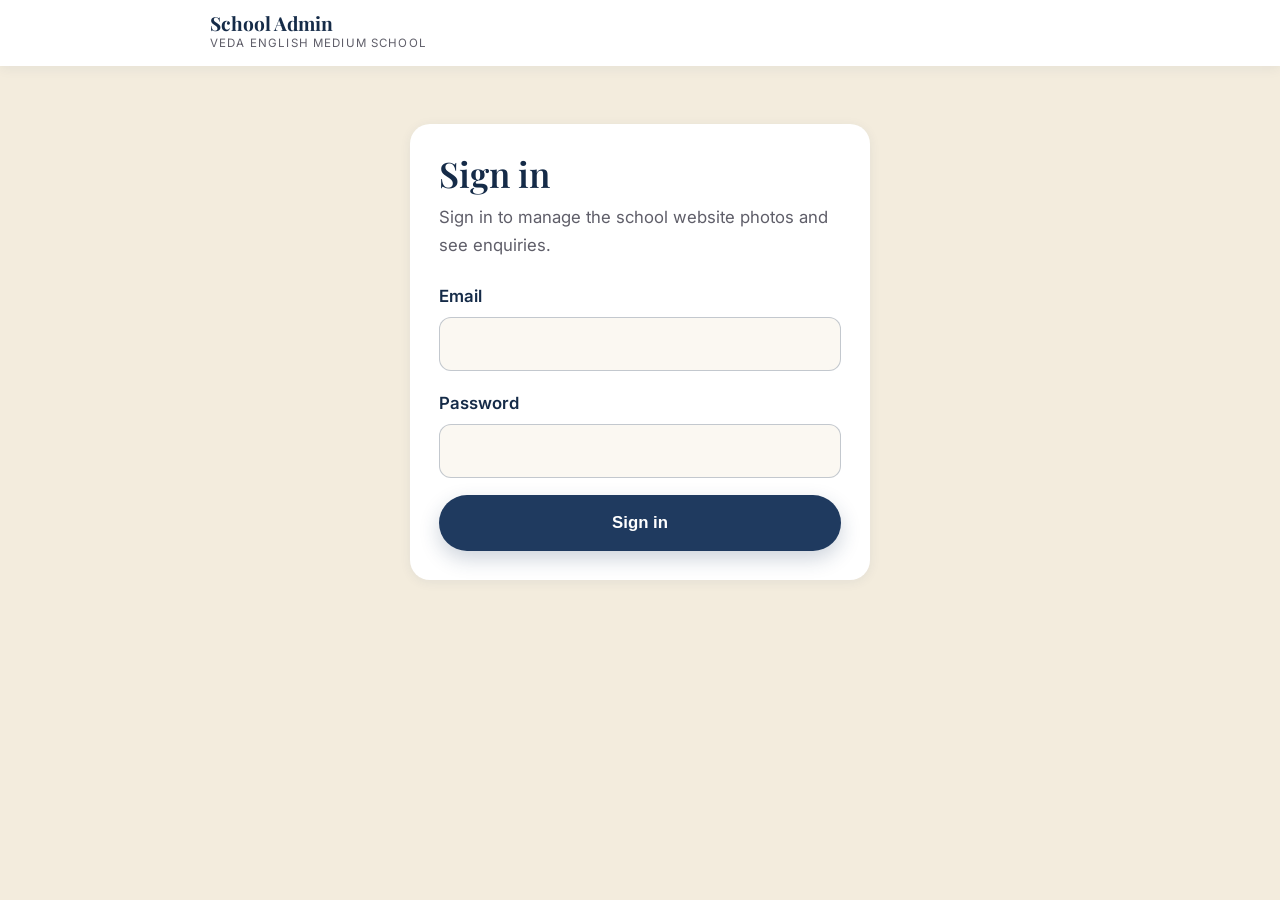
==== admin/index.html @ 3851130d "First commit" ====
<!DOCTYPE html>
<html lang="en">
<head>
  <meta charset="utf-8">
  <meta name="viewport" content="width=device-width, initial-scale=1">
  <title>School Admin | Veda English Medium School</title>
  <meta name="robots" content="noindex, nofollow">
  <meta name="theme-color" content="#1F3A5F">
  <link rel="icon" href="../assets/img/favicon.png" type="image/png">

  <link rel="preconnect" href="https://fonts.googleapis.com">
  <link rel="preconnect" href="https://fonts.gstatic.com" crossorigin>
  <link href="https://fonts.googleapis.com/css2?family=Inter:wght@400;500;600&family=Playfair+Display:wght@500;600;700&display=swap" rel="stylesheet">

  <link rel="stylesheet" href="../assets/css/style.css">
  <link rel="stylesheet" href="admin.css">
</head>
<body class="ad">

  <header class="ad-header">
    <div class="inner">
      <img src="../assets/img/logo.png" alt="" width="40" height="40" onerror="this.style.display='none'">
      <div><strong>School Admin</strong><small>Veda English Medium School</small></div>
    </div>
  </header>

  <main class="ad-wrap">

    <!-- SIGN IN -->
    <section id="loginView" class="ad-card login-card">
      <h1>Sign in</h1>
      <p class="lead">Sign in to manage the school website photos and see enquiries.</p>
      <div class="ad-msg" id="loginMsg" hidden></div>
      <form id="loginForm" novalidate>
        <div class="ad-field">
          <label for="loginEmail">Email</label>
          <input id="loginEmail" type="email" autocomplete="username" inputmode="email" required>
        </div>
        <div class="ad-field">
          <label for="loginPassword">Password</label>
          <input id="loginPassword" type="password" autocomplete="current-password" required>
        </div>
        <button class="btn btn-primary btn-lg btn-block" type="submit" id="loginBtn">Sign in</button>
      </form>
    </section>

    <!-- AFTER SIGN IN -->
    <div id="app" hidden>

      <div class="ad-bar">
        <button class="btn btn-outline" type="button" id="backBtn" hidden>&larr; Back to menu</button>
        <button class="btn btn-outline" type="button" id="signOutBtn">Sign out</button>
      </div>

      <!-- MENU -->
      <section id="v-home">
        <h1>What would you like to do?</h1>
        <div class="menu-grid">
          <button class="menu-btn" type="button" data-go="add">
            <span class="menu-icon"><svg viewBox="0 0 24 24" aria-hidden="true"><path d="M12 5v14M5 12h14"/></svg></span>
            <span><strong>Add photos</strong><small>Upload new photos to the gallery</small></span>
          </button>
          <button class="menu-btn" type="button" data-go="remove">
            <span class="menu-icon"><svg viewBox="0 0 24 24" aria-hidden="true"><path d="M3 6h18M8 6V4h8v2M6 6l1 14h10l1-14"/></svg></span>
            <span><strong>Delete photos</strong><small>Remove photos from the gallery</small></span>
          </button>
          <button class="menu-btn" type="button" data-go="cats">
            <span class="menu-icon"><svg viewBox="0 0 24 24" aria-hidden="true"><path d="M3 7h7l2 2h9v10H3z"/></svg></span>
            <span><strong>Manage categories</strong><small>Create, rename or delete photo groups</small></span>
          </button>
          <button class="menu-btn" type="button" data-go="enq">
            <span class="menu-icon"><svg viewBox="0 0 24 24" aria-hidden="true"><path d="M4 4h16v16H4z"/><path d="m4 7 8 6 8-6"/></svg></span>
            <span><strong>View enquiries</strong><small>See messages from parents</small></span>
          </button>
        </div>
      </section>

      <!-- ADD PHOTOS -->
      <section id="v-add" hidden>
        <h1>Add photos</h1>

        <div class="ad-card">
          <h2>Step 1: Choose a category</h2>
          <div class="ad-field">
            <label for="addCat">Category</label>
            <select id="addCat"></select>
          </div>
          <div class="ad-field" id="newCatWrap" hidden>
            <label for="newCatName">Name of the new category</label>
            <input id="newCatName" type="text" maxlength="40" placeholder="For example: Annual Day">
          </div>
        </div>

        <div class="ad-card">
          <h2>Step 2: Choose photos</h2>
          <p class="help">JPG, PNG or WebP. Up to 15 MB each, and up to 30 photos at a time. Photos are made smaller automatically before they are uploaded.</p>
          <input id="fileInput" class="sr-only" type="file" multiple accept="image/jpeg,image/png,image/webp">
          <label for="fileInput" class="btn btn-outline btn-lg btn-block" id="fileLabel">Choose photos</label>
          <ul class="up-list" id="queueList"></ul>
        </div>

        <div class="ad-card">
          <h2>Step 3: Upload</h2>
          <div class="ad-msg" id="addMsg" hidden></div>
          <button class="btn btn-primary btn-lg btn-block" type="button" id="uploadBtn" disabled>Upload photos</button>
        </div>
      </section>

      <!-- DELETE PHOTOS -->
      <section id="v-remove" hidden>
        <h1>Delete photos</h1>
        <p class="lead">Tap Delete under a photo to remove it from the website.</p>
        <div class="ad-msg" id="rmMsg" hidden></div>
        <div id="rmBody"></div>
      </section>

      <!-- CATEGORIES -->
      <section id="v-cats" hidden>
        <h1>Manage categories</h1>
        <p class="lead">Categories are the groups shown as tabs above the gallery. Empty categories are hidden from visitors.</p>
        <div class="ad-card">
          <h2>Create a category</h2>
          <div class="ad-field">
            <label for="catNewName">Name</label>
            <input id="catNewName" type="text" maxlength="40" placeholder="For example: Sports Day">
          </div>
          <button class="btn btn-primary btn-lg btn-block" type="button" id="catCreateBtn">Create category</button>
        </div>
        <div class="ad-msg" id="catMsg" hidden></div>
        <ul class="cat-list" id="catList"></ul>
      </section>

      <!-- ENQUIRIES -->
      <section id="v-enq" hidden>
        <h1>Enquiries</h1>
        <p class="lead">Newest first. This list is for reading only.</p>
        <div class="ad-msg" id="enqMsg" hidden></div>
        <div id="enqBody"></div>
      </section>

    </div>
  </main>

  <!-- Pop-up used for confirmations -->
  <div class="modal" id="modal" hidden>
    <div class="modal-box" role="dialog" aria-modal="true" aria-labelledby="mTitle">
      <h2 id="mTitle"></h2>
      <img id="mThumb" alt="" hidden>
      <p id="mText"></p>
      <input id="mInput" type="text" maxlength="40" aria-label="Category name" hidden>
      <p class="ad-error" id="mErr"></p>
      <div class="modal-actions">
        <button class="btn btn-outline btn-lg" type="button" id="mNo"></button>
        <button class="btn btn-primary btn-lg" type="button" id="mYes"></button>
      </div>
    </div>
  </div>

  <div class="toast" id="toast" role="status" aria-live="polite" hidden></div>

  <script src="../assets/js/config.js"></script>
  <script src="admin.js" defer></script>
</body>
</html>
---- assets/css/style.css ----
/* ==========================================================
   VEDA ENGLISH MEDIUM SCHOOL – SHARED STYLESHEET
   Change the colours in :root to match the logo exactly.
   ========================================================== */
:root {
  --ivory: #FBF8F2;
  --cream: #F3ECDD;
  --ink: #2B2A33;
  --muted: #5F5E69;
  --primary: #1F3A5F;       /* primary accent: set from logo */
  --primary-dark: #152B48;
  --accent: #C8963E;        /* secondary accent: set from logo */
  --white: #FFFFFF;
  --radius: 18px;
  --shadow-sm: 0 2px 12px rgba(31, 58, 95, .07);
  --shadow: 0 14px 38px rgba(31, 58, 95, .11);
  --font-head: "Playfair Display", Georgia, "Times New Roman", serif;
  --font-body: "Inter", system-ui, -apple-system, "Segoe UI", Roboto, sans-serif;
  --header-h: 68px;
}

*, *::before, *::after { box-sizing: border-box; }
html { scroll-behavior: smooth; -webkit-text-size-adjust: 100%; }
body {
  margin: 0;
  font-family: var(--font-body);
  font-size: 1rem;
  line-height: 1.7;
  color: var(--ink);
  background: var(--ivory);
  animation: pageIn .5s ease both;
}
img { max-width: 100%; height: auto; display: block; }
a { color: var(--primary); text-decoration: none; }
a:hover { text-decoration: underline; }
h1, h2, h3, h4 { font-family: var(--font-head); color: var(--primary-dark); line-height: 1.2; margin: 0 0 .6rem; font-weight: 600; }
p { margin: 0 0 1rem; }
ul { margin: 0; padding: 0; list-style: none; }
:focus-visible { outline: 3px solid var(--accent); outline-offset: 3px; border-radius: 6px; }

.container { width: min(1160px, 92%); margin-inline: auto; }
.section { padding: clamp(3.2rem, 7vw, 5.5rem) 0; scroll-margin-top: var(--header-h); }
.section-alt { background: var(--cream); }
.section-head { text-align: center; max-width: 640px; margin: 0 auto 2.6rem; }
.eyebrow { display: inline-block; font-size: .78rem; letter-spacing: .16em; text-transform: uppercase; font-weight: 600; color: var(--primary); margin-bottom: .6rem; }
.section-head h2 { font-size: clamp(1.8rem, 4vw, 2.5rem); }
.section-head h2::after { content: ""; display: block; width: 56px; height: 3px; background: var(--accent); border-radius: 3px; margin: .9rem auto 0; }

/* ---------- Page transition ---------- */
@keyframes pageIn { from { opacity: 0; } to { opacity: 1; } }
body.page-leave { opacity: 0; transition: opacity .25s ease; }

/* ---------- Buttons ---------- */
.btn {
  display: inline-flex; align-items: center; justify-content: center; gap: .5rem;
  padding: .85rem 1.6rem; border-radius: 999px; font-weight: 600; font-size: .98rem;
  border: 2px solid transparent; cursor: pointer; text-decoration: none !important;
  transition: transform .2s ease, box-shadow .2s ease, background .2s ease, color .2s ease;
}
.btn:hover { transform: translateY(-2px); }
.btn-primary { background: var(--primary); color: #fff; box-shadow: 0 8px 20px rgba(31, 58, 95, .22); }
.btn-primary:hover { background: var(--primary-dark); box-shadow: 0 12px 26px rgba(31, 58, 95, .28); }
.btn-outline { background: transparent; color: var(--primary); border-color: var(--primary); }
.btn-outline:hover { background: var(--primary); color: #fff; }
.btn-gold { background: var(--accent); color: #1f1a10; }
.btn-gold:hover { background: #d8a84f; }
.btn-light { background: transparent; color: #fff; border-color: rgba(255, 255, 255, .7); }
.btn-light:hover { background: #fff; color: var(--primary-dark); }
.btn-sm { padding: .5rem 1.05rem; font-size: .88rem; }

/* ---------- Header ---------- */
.site-header { position: sticky; top: 0; z-index: 100; background: rgba(251, 248, 242, .92); backdrop-filter: blur(10px); -webkit-backdrop-filter: blur(10px); transition: box-shadow .25s ease; }
.site-header.scrolled { box-shadow: 0 4px 22px rgba(31, 58, 95, .10); }
.header-inner { height: var(--header-h); display: flex; align-items: center; justify-content: space-between; gap: 1rem; }
.brand { display: flex; align-items: center; gap: .65rem; color: var(--primary-dark); text-decoration: none !important; }
.brand img { width: 44px; height: 44px; object-fit: contain; }
.brand-text { font-family: var(--font-head); font-size: 1.35rem; font-weight: 700; line-height: 1.05; display: flex; flex-direction: column; }
.brand-text small { font-family: var(--font-body); font-size: .62rem; font-weight: 500; letter-spacing: .12em; text-transform: uppercase; color: var(--muted); margin-top: 3px; }
.header-actions { display: flex; align-items: center; gap: .6rem; }

.main-nav { position: absolute; top: 100%; left: 0; right: 0; background: var(--ivory); max-height: 0; overflow: hidden; transition: max-height .35s ease; box-shadow: 0 14px 24px rgba(31, 58, 95, .08); }
.nav-open .main-nav { max-height: 420px; }
.main-nav ul { padding: .5rem 4% 1rem; }
.main-nav a { display: block; padding: .8rem .2rem; color: var(--ink); font-weight: 500; border-bottom: 1px solid rgba(31, 58, 95, .08); text-decoration: none; }
.main-nav a:hover, .main-nav a.active { color: var(--primary); }
.main-nav a.active { font-weight: 700; }

.nav-toggle { width: 44px; height: 44px; border: 0; background: transparent; cursor: pointer; display: grid; place-content: center; gap: 5px; border-radius: 10px; }
.nav-toggle span { display: block; width: 24px; height: 2px; background: var(--primary-dark); border-radius: 2px; transition: transform .25s ease, opacity .25s ease; }
.nav-open .nav-toggle span:nth-child(1) { transform: translateY(7px) rotate(45deg); }
.nav-open .nav-toggle span:nth-child(2) { opacity: 0; }
.nav-open .nav-toggle span:nth-child(3) { transform: translateY(-7px) rotate(-45deg); }

@media (min-width: 1024px) {
  .nav-toggle { display: none; }
  .main-nav { position: static; max-height: none; overflow: visible; background: transparent; box-shadow: none; }
  .main-nav ul { display: flex; gap: 1.6rem; padding: 0; }
  .main-nav a { border: 0; padding: .4rem 0; font-size: .95rem; position: relative; }
  .main-nav a::after { content: ""; position: absolute; left: 0; bottom: -2px; height: 2px; width: 0; background: var(--accent); transition: width .25s ease; }
  .main-nav a:hover::after, .main-nav a.active::after { width: 100%; }
  .header-inner { gap: 2rem; }
}

/* ---------- Intro (Home) ---------- */
.intro { position: fixed; inset: 0; z-index: 9999; display: none; place-items: center; background: var(--ivory); transition: transform .9s cubic-bezier(.77, 0, .18, 1); }
.has-intro .intro { display: grid; animation: introFailsafe 0s linear 5.5s forwards; } /* pure-CSS failsafe if JS fails */
@keyframes introFailsafe { to { visibility: hidden; pointer-events: none; } }
.intro.is-leaving { transform: translateY(-100%); pointer-events: none; }
.intro-inner { text-align: center; padding: 0 1.2rem; }
.intro-logo { width: 112px; height: 112px; object-fit: contain; margin: 0 auto; opacity: 0; transform: scale(.78); animation: introLogo 1s .15s ease forwards; }
.intro-line { display: block; height: 2px; width: 0; margin: 22px auto 18px; background: linear-gradient(90deg, transparent, var(--accent), transparent); box-shadow: 0 0 16px rgba(200, 150, 62, .75); animation: introLine 1s .9s ease forwards; }
.intro-name { font-family: var(--font-head); font-size: clamp(1.3rem, 4vw, 1.9rem); color: var(--primary-dark); opacity: 0; animation: introFade .8s 1.35s ease forwards; }
.intro-skip { position: absolute; top: 18px; right: 18px; background: transparent; border: 1px solid rgba(31, 58, 95, .3); color: var(--primary); padding: .4rem 1rem; border-radius: 999px; font: 600 .85rem var(--font-body); cursor: pointer; }
.intro-skip:hover { background: var(--primary); color: #fff; }
@keyframes introLogo { to { opacity: 1; transform: scale(1); } }
@keyframes introLine { to { width: min(240px, 60vw); } }
@keyframes introFade { from { opacity: 0; transform: translateY(8px); } to { opacity: 1; transform: none; } }

/* ---------- Scroll reveal (only hidden when JS is running) ---------- */
.js .reveal { opacity: 0; transform: translateY(26px); transition: opacity .8s ease, transform .8s ease; }
.js .reveal.visible { opacity: 1; transform: none; }

/* ---------- Hero ---------- */
.hero { padding: clamp(2.4rem, 6vw, 4.5rem) 0 clamp(3rem, 7vw, 5rem); background:
  radial-gradient(ellipse 60% 50% at 90% 0%, rgba(200, 150, 62, .16), transparent 70%),
  radial-gradient(ellipse 55% 50% at 0% 100%, rgba(31, 58, 95, .08), transparent 70%); }
.hero-grid { display: grid; gap: 2.4rem; align-items: center; }
.hero h1 { font-size: clamp(2.2rem, 6vw, 3.6rem); margin-bottom: 1rem; }
.hero-tagline { font-size: clamp(1.05rem, 2.2vw, 1.25rem); color: var(--muted); max-width: 34rem; margin-bottom: 1.8rem; }
.hero-actions { display: flex; flex-wrap: wrap; gap: .8rem; }
.hero-media { position: relative; border-radius: 28px; aspect-ratio: 4 / 3.4; background: linear-gradient(135deg, #EADFC7, #D6E0EE); box-shadow: var(--shadow); overflow: hidden; }
.hero-media::before { content: ""; position: absolute; inset: 14px; border: 2px solid rgba(200, 150, 62, .7); border-radius: 20px; z-index: 2; pointer-events: none; }
.hero-media img { width: 100%; height: 100%; object-fit: cover; }
@media (min-width: 900px) { .hero-grid { grid-template-columns: 1.05fr 1fr; gap: 3.5rem; } }

/* ---------- Welcome ---------- */
.welcome { text-align: center; max-width: 760px; margin: 0 auto; }
.welcome p { font-size: 1.12rem; color: var(--muted); }

/* ---------- Vision / Mission ---------- */
.vm-grid { display: grid; gap: 1.5rem; }
.vm-card { background: #fff; border-radius: var(--radius); padding: 2.2rem 2rem; box-shadow: var(--shadow-sm); border-top: 4px solid var(--accent); transition: transform .3s ease, box-shadow .3s ease; }
.vm-card:hover { transform: translateY(-5px); box-shadow: var(--shadow); }
.vm-card h3 { font-size: 1.6rem; }
.vm-card p { color: var(--muted); font-size: 1.05rem; margin: 0; }
@media (min-width: 768px) { .vm-grid { grid-template-columns: 1fr 1fr; } }

/* ---------- Qualities ---------- */
.q-grid { display: grid; gap: 1.1rem; grid-template-columns: 1fr; }
.q-card { background: #fff; border-radius: var(--radius); padding: 1.7rem 1.4rem; box-shadow: var(--shadow-sm); transition: transform .3s ease, box-shadow .3s ease; }
.q-card:hover { transform: translateY(-6px); box-shadow: var(--shadow); }
.q-card .icon-wrap { width: 52px; height: 52px; border-radius: 14px; display: grid; place-items: center; background: rgba(31, 58, 95, .08); color: var(--primary); margin-bottom: 1rem; transition: background .3s ease, color .3s ease; }
.q-card:hover .icon-wrap { background: var(--primary); color: #fff; }
.icon { width: 26px; height: 26px; fill: none; stroke: currentColor; stroke-width: 1.8; stroke-linecap: round; stroke-linejoin: round; }
.q-card h3 { font-size: 1.12rem; margin-bottom: .4rem; }
.q-card p { font-size: .94rem; color: var(--muted); margin: 0; line-height: 1.6; }
@media (min-width: 600px) { .q-grid { grid-template-columns: repeat(2, 1fr); } }
@media (min-width: 1100px) { .q-grid { grid-template-columns: repeat(5, 1fr); } }

/* ---------- Promise ---------- */
.promise { text-align: center; max-width: 880px; margin: 0 auto; position: relative; }
.promise::before { content: "\201C"; font-family: var(--font-head); font-size: 7rem; line-height: .6; color: var(--accent); opacity: .55; display: block; }
.promise blockquote { margin: 0 0 1.6rem; font-family: var(--font-head); font-size: clamp(1.6rem, 4.6vw, 2.7rem); line-height: 1.3; color: var(--primary-dark); font-style: italic; }
.promise-closing { color: var(--muted); font-size: 1.08rem; max-width: 640px; margin: 0 auto; }

/* ---------- CTA band ---------- */
.cta-band { background: linear-gradient(135deg, var(--primary-dark), var(--primary)); color: #fff; text-align: center; padding: clamp(3rem, 6vw, 4.2rem) 0; }
.cta-band h2 { color: #fff; font-size: clamp(1.7rem, 4vw, 2.4rem); }
.cta-band p { color: rgba(255, 255, 255, .85); max-width: 520px; margin: 0 auto 1.8rem; }
.cta-actions { display: flex; flex-wrap: wrap; gap: .8rem; justify-content: center; }

/* ---------- Footer ---------- */
.site-footer { background: #17233A; color: rgba(255, 255, 255, .8); font-size: .95rem; }
.site-footer a { color: rgba(255, 255, 255, .85); }
.site-footer a:hover { color: #fff; }
.footer-grid { display: grid; gap: 2rem; padding: 3.2rem 0 2.4rem; grid-template-columns: 1fr; }
.footer-title { color: #fff; font-size: 1.4rem; }
.site-footer h4 { color: #fff; font-family: var(--font-body); font-size: .8rem; letter-spacing: .14em; text-transform: uppercase; margin-bottom: .9rem; }
.site-footer li { margin-bottom: .45rem; }
.site-footer p { margin-bottom: .6rem; }
.footer-bottom { border-top: 1px solid rgba(255, 255, 255, .12); padding: 1.1rem 0; font-size: .85rem; color: rgba(255, 255, 255, .6); }
@media (min-width: 640px) { .footer-grid { grid-template-columns: 1fr 1fr; } }
@media (min-width: 960px) { .footer-grid { grid-template-columns: 1.3fr 1fr 1.3fr 1fr; } }

/* ---------- Floating WhatsApp ---------- */
.wa-float { position: fixed; right: 18px; bottom: 18px; z-index: 90; width: 58px; height: 58px; border-radius: 50%; background: #1FA855; color: #fff; display: grid; place-items: center; box-shadow: 0 8px 22px rgba(0, 0, 0, .25); animation: waPulse 2.4s infinite; transition: transform .2s ease; }
.wa-float:hover { transform: scale(1.08); }
@keyframes waPulse { 0% { box-shadow: 0 8px 22px rgba(0, 0, 0, .25), 0 0 0 0 rgba(31, 168, 85, .5); } 70% { box-shadow: 0 8px 22px rgba(0, 0, 0, .25), 0 0 0 16px rgba(31, 168, 85, 0); } 100% { box-shadow: 0 8px 22px rgba(0, 0, 0, .25), 0 0 0 0 rgba(31, 168, 85, 0); } }

/* ---------- Inner page banner (used from Stage 3) ---------- */
.page-banner { background: linear-gradient(135deg, var(--cream), #E9E1CF); padding: clamp(2rem, 5vw, 3rem) 0; text-align: center; border-bottom: 1px solid rgba(31, 58, 95, .08); }
.page-banner h1 { font-size: clamp(1.9rem, 5vw, 2.8rem); margin: 0; }
.page-banner p { margin: .4rem 0 0; color: var(--muted); }

/* ---------- Reduced motion ---------- */
@media (prefers-reduced-motion: reduce) {
  html { scroll-behavior: auto; }
  *, *::before, *::after { animation-duration: .01ms !important; animation-iteration-count: 1 !important; transition-duration: .01ms !important; }
  .wa-float { animation: none; }
  .js .reveal { opacity: 1; transform: none; }
}
---- admin/admin.css ----
/* ==========================================================
   ADMIN PANEL STYLES
   Colours come from assets/css/style.css (:root), so changing
   the colours there changes the admin panel too.
   ========================================================== */
[hidden] { display: none !important; }
.sr-only { position: absolute; width: 1px; height: 1px; margin: -1px; padding: 0; overflow: hidden; clip: rect(0 0 0 0); white-space: nowrap; border: 0; }

body.ad { background: var(--cream); min-height: 100vh; animation: none; font-size: 1.05rem; }
body.modal-open { overflow: hidden; }

.ad-header { background: #fff; box-shadow: var(--shadow-sm); }
.ad-header .inner { width: min(860px, 92%); margin: 0 auto; padding: .8rem 0; display: flex; align-items: center; gap: .75rem; }
.ad-header img { width: 40px; height: 40px; object-fit: contain; }
.ad-header strong { display: block; font-family: var(--font-head); font-size: 1.2rem; color: var(--primary-dark); line-height: 1.1; }
.ad-header small { display: block; font-size: .72rem; letter-spacing: .1em; text-transform: uppercase; color: var(--muted); }

.ad-wrap { width: min(860px, 92%); margin: 0 auto; padding: 1.6rem 0 4rem; }
.ad-wrap h1 { font-size: clamp(1.7rem, 5vw, 2.2rem); margin-bottom: .5rem; }
.ad-wrap h2 { font-size: 1.25rem; margin-bottom: .8rem; }
.lead { color: var(--muted); margin-bottom: 1.4rem; }
.help { color: var(--muted); font-size: .95rem; margin-bottom: 1rem; }

.ad-bar { display: flex; justify-content: space-between; gap: .6rem; margin-bottom: 1.4rem; }
.ad-bar .btn { min-height: 48px; }
.ad-bar #backBtn:not([hidden]) + #signOutBtn { margin-left: auto; }
.ad-bar #backBtn[hidden] + #signOutBtn { margin-left: auto; }

.ad-card { background: #fff; border-radius: 20px; padding: clamp(1.2rem, 4vw, 1.8rem); box-shadow: var(--shadow-sm); margin-bottom: 1.2rem; }
.login-card { max-width: 460px; margin: 2rem auto; }

/* Buttons */
.btn-lg { min-height: 56px; font-size: 1.05rem; padding: .9rem 1.6rem; }
.btn-block { width: 100%; }
.btn-danger { background: #B42318; color: #fff; }
.btn-danger:hover { background: #912018; }
.btn:disabled, .btn[disabled] { opacity: .55; cursor: not-allowed; transform: none; box-shadow: none; }
.sr-only:focus + label { outline: 3px solid var(--accent); outline-offset: 3px; }

/* Forms */
.ad-field { margin-bottom: 1.1rem; }
.ad-field label { display: block; font-weight: 600; margin-bottom: .4rem; color: var(--primary-dark); }
.ad-field input, .ad-field select, #mInput {
  width: 100%; min-height: 54px; padding: .8rem 1rem; font: 400 1.05rem var(--font-body); color: var(--ink);
  background: var(--ivory); border: 1.5px solid rgba(31, 58, 95, .25); border-radius: 12px;
}
.ad-field input:focus, .ad-field select:focus, #mInput:focus { outline: none; border-color: var(--primary); box-shadow: 0 0 0 3px rgba(200, 150, 62, .4); }
.ad-error { color: #B42318; font-size: .92rem; margin: .4rem 0 0; min-height: 1.2em; }

/* Messages */
.ad-msg { padding: .9rem 1.1rem; border-radius: 12px; margin-bottom: 1rem; font-size: .98rem; }
.ad-msg.err { background: #FDECEA; color: #8A1C13; }
.ad-msg.ok { background: #EAF6EE; color: #14623A; }

/* Menu */
.menu-grid { display: grid; gap: 1rem; margin-top: 1.2rem; }
@media (min-width: 640px) { .menu-grid { grid-template-columns: 1fr 1fr; } }
.menu-btn {
  display: flex; align-items: center; gap: 1rem; width: 100%; min-height: 100px; padding: 1.2rem;
  background: #fff; border: 2px solid transparent; border-radius: 20px; box-shadow: var(--shadow-sm);
  font: inherit; text-align: left; color: var(--ink); cursor: pointer;
  transition: transform .2s ease, box-shadow .2s ease, border-color .2s ease;
}
.menu-btn:hover { transform: translateY(-3px); box-shadow: var(--shadow); border-color: var(--accent); }
.menu-btn strong { display: block; font-family: var(--font-head); font-size: 1.3rem; color: var(--primary-dark); }
.menu-btn small { display: block; color: var(--muted); font-size: .95rem; margin-top: .15rem; }
.menu-icon { flex: none; width: 56px; height: 56px; border-radius: 16px; display: grid; place-items: center; background: rgba(31, 58, 95, .09); color: var(--primary); }
.menu-icon svg { width: 28px; height: 28px; fill: none; stroke: currentColor; stroke-width: 1.9; stroke-linecap: round; stroke-linejoin: round; }

/* Upload list */
.up-list { list-style: none; margin: 1rem 0 0; padding: 0; display: grid; gap: .6rem; }
.up-row { display: grid; grid-template-columns: 1fr auto; gap: .2rem .8rem; padding: .7rem .9rem; background: var(--ivory); border-radius: 12px; }
.up-name { overflow: hidden; text-overflow: ellipsis; white-space: nowrap; font-size: .95rem; }
.up-status { font-size: .88rem; color: var(--muted); font-weight: 600; }
.up-status.bad { color: #B42318; }
.up-status.good { color: #14623A; }
.up-bar { grid-column: 1 / -1; height: 6px; border-radius: 6px; background: rgba(31, 58, 95, .12); overflow: hidden; }
.up-bar i { display: block; height: 100%; width: 0; background: var(--accent); transition: width .2s ease; }

/* Delete photos */
.rm-group { margin-bottom: 2rem; }
.rm-group h2 { display: flex; align-items: baseline; gap: .6rem; }
.rm-group h2 span { font: 500 .95rem var(--font-body); color: var(--muted); }
.ph-grid { display: grid; gap: .9rem; grid-template-columns: repeat(2, 1fr); }
@media (min-width: 600px) { .ph-grid { grid-template-columns: repeat(3, 1fr); } }
@media (min-width: 820px) { .ph-grid { grid-template-columns: repeat(4, 1fr); } }
.ph { margin: 0; background: #fff; border-radius: 14px; padding: .5rem; box-shadow: var(--shadow-sm); display: flex; flex-direction: column; gap: .5rem; }
.ph img { width: 100%; aspect-ratio: 1; object-fit: cover; border-radius: 10px; background: #EADFC7; }
.ph .btn { min-height: 48px; padding: .5rem; }

/* Categories */
.cat-list { list-style: none; margin: 0; padding: 0; display: grid; gap: .8rem; }
.cat-row { display: flex; flex-wrap: wrap; align-items: center; gap: .8rem; background: #fff; border-radius: 16px; padding: 1rem 1.2rem; box-shadow: var(--shadow-sm); }
.cat-info { flex: 1 1 180px; min-width: 0; }
.cat-info strong { display: block; font-size: 1.1rem; overflow-wrap: anywhere; }
.cat-info span { color: var(--muted); font-size: .92rem; }
.cat-actions { display: flex; gap: .6rem; flex: 1 1 240px; }
.cat-actions .btn { flex: 1; min-height: 48px; padding: .5rem 1rem; }

/* Enquiries */
.enq-item { background: #fff; border-radius: 16px; padding: 1.1rem 1.3rem; box-shadow: var(--shadow-sm); margin-bottom: .9rem; }
.enq-top { display: flex; flex-wrap: wrap; align-items: center; gap: .5rem .8rem; margin-bottom: .4rem; }
.enq-top h3 { margin: 0; font-size: 1.2rem; }
.chip { background: rgba(200, 150, 62, .22); color: #6B4A0E; padding: .15rem .7rem; border-radius: 999px; font-size: .85rem; font-weight: 600; }
.enq-phone { display: inline-block; font-weight: 600; font-size: 1.1rem; margin-bottom: .3rem; }
.enq-msg { margin: .3rem 0 .6rem; white-space: pre-wrap; overflow-wrap: anywhere; color: var(--ink); }
.enq-date { font-size: .85rem; color: var(--muted); }

/* Pop-up */
.modal { position: fixed; inset: 0; z-index: 300; display: grid; place-items: center; padding: 1rem; background: rgba(15, 22, 36, .6); }
.modal-box { width: min(440px, 100%); max-height: 100%; overflow: auto; background: #fff; border-radius: 22px; padding: 1.6rem; box-shadow: 0 24px 60px rgba(0, 0, 0, .35); }
.modal-box h2 { font-size: 1.4rem; }
.modal-box img { width: 100%; max-height: 220px; object-fit: cover; border-radius: 12px; margin-bottom: 1rem; }
.modal-box p { color: var(--muted); }
.modal-actions { display: flex; flex-wrap: wrap; gap: .7rem; margin-top: 1rem; }
.modal-actions .btn { flex: 1 1 140px; }

.toast { position: fixed; left: 50%; bottom: 24px; transform: translateX(-50%); z-index: 400; max-width: min(92vw, 460px); background: #17233A; color: #fff; padding: .9rem 1.3rem; border-radius: 14px; box-shadow: var(--shadow); font-size: .98rem; text-align: center; }
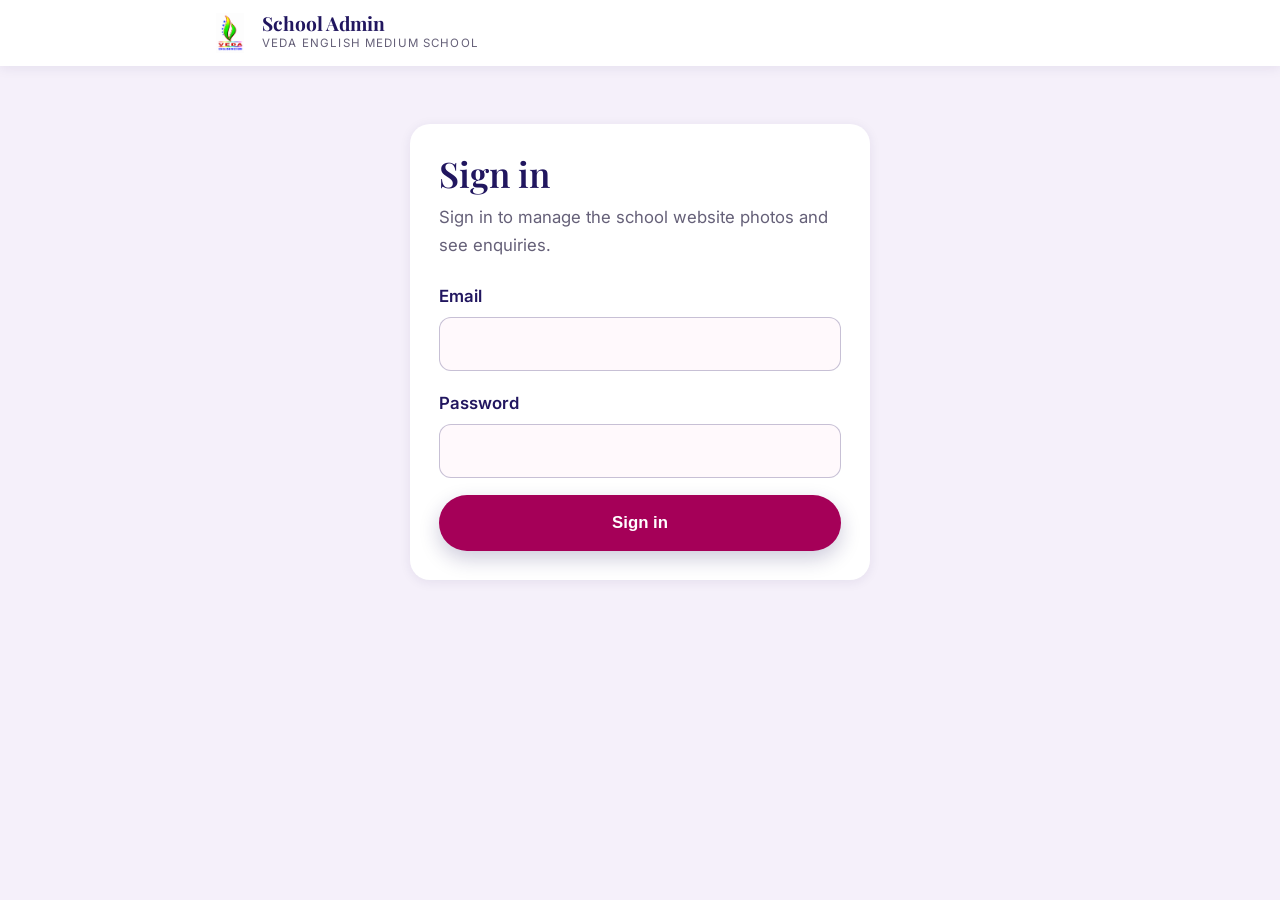
==== commit 657c1169: "redesgined" ====
--- a/admin/index.html
+++ b/admin/index.html
@@ -5,7 +5,7 @@
   <meta name="viewport" content="width=device-width, initial-scale=1">
   <title>School Admin | Veda English Medium School</title>
   <meta name="robots" content="noindex, nofollow">
-  <meta name="theme-color" content="#1F3A5F">
+  <meta name="theme-color" content="#A50058">
   <link rel="icon" href="../assets/img/favicon.png" type="image/png">
 
   <link rel="preconnect" href="https://fonts.googleapis.com">
--- a/assets/css/style.css
+++ b/assets/css/style.css
@@ -3,17 +3,17 @@
    Change the colours in :root to match the logo exactly.
    ========================================================== */
 :root {
-  --ivory: #FBF8F2;
-  --cream: #F3ECDD;
-  --ink: #2B2A33;
-  --muted: #5F5E69;
-  --primary: #1F3A5F;       /* primary accent: set from logo */
-  --primary-dark: #152B48;
-  --accent: #C8963E;        /* secondary accent: set from logo */
+  --ivory: #FFF9FC;
+  --cream: #F5F0FA;
+  --ink: #211A39;
+  --muted: #656078;
+  --primary: #A50058;
+  --primary-dark: #21165F;
+  --accent: #FFD331;
   --white: #FFFFFF;
   --radius: 18px;
-  --shadow-sm: 0 2px 12px rgba(31, 58, 95, .07);
-  --shadow: 0 14px 38px rgba(31, 58, 95, .11);
+  --shadow-sm: 0 2px 12px rgba(33, 22, 95, .08);
+  --shadow: 0 14px 38px rgba(33, 22, 95, .13);
   --font-head: "Playfair Display", Georgia, "Times New Roman", serif;
   --font-body: "Inter", system-ui, -apple-system, "Segoe UI", Roboto, sans-serif;
   --header-h: 68px;
@@ -58,8 +58,8 @@
   transition: transform .2s ease, box-shadow .2s ease, background .2s ease, color .2s ease;
 }
 .btn:hover { transform: translateY(-2px); }
-.btn-primary { background: var(--primary); color: #fff; box-shadow: 0 8px 20px rgba(31, 58, 95, .22); }
-.btn-primary:hover { background: var(--primary-dark); box-shadow: 0 12px 26px rgba(31, 58, 95, .28); }
+.btn-primary { background: var(--primary); color: #fff; box-shadow: 0 8px 20px rgba(33, 22, 95, .22); }
+.btn-primary:hover { background: var(--primary-dark); box-shadow: 0 12px 26px rgba(33, 22, 95, .28); }
 .btn-outline { background: transparent; color: var(--primary); border-color: var(--primary); }
 .btn-outline:hover { background: var(--primary); color: #fff; }
 .btn-gold { background: var(--accent); color: #1f1a10; }
@@ -70,7 +70,7 @@
 
 /* ---------- Header ---------- */
 .site-header { position: sticky; top: 0; z-index: 100; background: rgba(251, 248, 242, .92); backdrop-filter: blur(10px); -webkit-backdrop-filter: blur(10px); transition: box-shadow .25s ease; }
-.site-header.scrolled { box-shadow: 0 4px 22px rgba(31, 58, 95, .10); }
+.site-header.scrolled { box-shadow: 0 4px 22px rgba(33, 22, 95, .10); }
 .header-inner { height: var(--header-h); display: flex; align-items: center; justify-content: space-between; gap: 1rem; }
 .brand { display: flex; align-items: center; gap: .65rem; color: var(--primary-dark); text-decoration: none !important; }
 .brand img { width: 44px; height: 44px; object-fit: contain; }
@@ -78,10 +78,10 @@
 .brand-text small { font-family: var(--font-body); font-size: .62rem; font-weight: 500; letter-spacing: .12em; text-transform: uppercase; color: var(--muted); margin-top: 3px; }
 .header-actions { display: flex; align-items: center; gap: .6rem; }
 
-.main-nav { position: absolute; top: 100%; left: 0; right: 0; background: var(--ivory); max-height: 0; overflow: hidden; transition: max-height .35s ease; box-shadow: 0 14px 24px rgba(31, 58, 95, .08); }
+.main-nav { position: absolute; top: 100%; left: 0; right: 0; background: var(--ivory); max-height: 0; overflow: hidden; transition: max-height .35s ease; box-shadow: 0 14px 24px rgba(33, 22, 95, .08); }
 .nav-open .main-nav { max-height: 420px; }
 .main-nav ul { padding: .5rem 4% 1rem; }
-.main-nav a { display: block; padding: .8rem .2rem; color: var(--ink); font-weight: 500; border-bottom: 1px solid rgba(31, 58, 95, .08); text-decoration: none; }
+.main-nav a { display: block; padding: .8rem .2rem; color: var(--ink); font-weight: 500; border-bottom: 1px solid rgba(33, 22, 95, .08); text-decoration: none; }
 .main-nav a:hover, .main-nav a.active { color: var(--primary); }
 .main-nav a.active { font-weight: 700; }
 
@@ -102,19 +102,23 @@
 }
 
 /* ---------- Intro (Home) ---------- */
-.intro { position: fixed; inset: 0; z-index: 9999; display: none; place-items: center; background: var(--ivory); transition: transform .9s cubic-bezier(.77, 0, .18, 1); }
+.intro { position: fixed; inset: 0; z-index: 9999; display: none; place-items: center; overflow: hidden; background: var(--ivory); transition: transform .9s cubic-bezier(.76, 0, .24, 1); }
 .has-intro .intro { display: grid; animation: introFailsafe 0s linear 5.5s forwards; } /* pure-CSS failsafe if JS fails */
 @keyframes introFailsafe { to { visibility: hidden; pointer-events: none; } }
 .intro.is-leaving { transform: translateY(-100%); pointer-events: none; }
-.intro-inner { text-align: center; padding: 0 1.2rem; }
-.intro-logo { width: 112px; height: 112px; object-fit: contain; margin: 0 auto; opacity: 0; transform: scale(.78); animation: introLogo 1s .15s ease forwards; }
-.intro-line { display: block; height: 2px; width: 0; margin: 22px auto 18px; background: linear-gradient(90deg, transparent, var(--accent), transparent); box-shadow: 0 0 16px rgba(200, 150, 62, .75); animation: introLine 1s .9s ease forwards; }
-.intro-name { font-family: var(--font-head); font-size: clamp(1.3rem, 4vw, 1.9rem); color: var(--primary-dark); opacity: 0; animation: introFade .8s 1.35s ease forwards; }
-.intro-skip { position: absolute; top: 18px; right: 18px; background: transparent; border: 1px solid rgba(31, 58, 95, .3); color: var(--primary); padding: .4rem 1rem; border-radius: 999px; font: 600 .85rem var(--font-body); cursor: pointer; }
+.intro-inner { width: min(100% - 2.4rem, 360px); text-align: center; }
+.intro-logo { width: 150px; height: 210px; object-fit: contain; margin: 0 auto; opacity: 0; transform: scale(.82) rotate(-5deg); animation: introLogo .75s .12s cubic-bezier(.2, .8, .2, 1) forwards; }
+.intro-name { margin-top: 17px; font-family: var(--font-head); font-size: clamp(1.15rem, 4vw, 1.45rem); color: var(--primary-dark); opacity: 0; animation: introFadeUp .65s .58s ease forwards; }
+.intro-tagline { margin-top: .45rem; color: var(--muted); font-size: .68rem; letter-spacing: .14em; text-transform: uppercase; opacity: 0; animation: introFadeUp .6s .82s ease forwards; }
+.intro-progress { width: 136px; height: 1px; margin: 20px auto 0; overflow: hidden; background: rgba(33, 22, 95, .14); opacity: 0; animation: introFade .3s .9s ease forwards; }
+.intro-progress span { display: block; width: 100%; height: 100%; background: var(--primary); transform: scaleX(0); transform-origin: left; animation: introProgress 1.4s cubic-bezier(.45, 0, .55, 1) 1s forwards; }
+.intro-status { margin-top: 13px; color: var(--muted); font-family: var(--font-head); font-size: .8rem; font-style: italic; opacity: 0; animation: introFade .5s 1.08s ease forwards; }
+.intro-skip { position: absolute; top: 18px; right: 18px; background: transparent; border: 1px solid rgba(33, 22, 95, .3); color: var(--primary); padding: .4rem 1rem; border-radius: 999px; font: 600 .85rem var(--font-body); cursor: pointer; }
 .intro-skip:hover { background: var(--primary); color: #fff; }
-@keyframes introLogo { to { opacity: 1; transform: scale(1); } }
-@keyframes introLine { to { width: min(240px, 60vw); } }
+@keyframes introLogo { to { opacity: 1; transform: scale(1) rotate(0); } }
+@keyframes introFadeUp { from { opacity: 0; transform: translateY(8px); } to { opacity: 1; transform: translateY(0); } }
 @keyframes introFade { from { opacity: 0; transform: translateY(8px); } to { opacity: 1; transform: none; } }
+@keyframes introProgress { to { transform: scaleX(1); } }
 
 /* ---------- Scroll reveal (only hidden when JS is running) ---------- */
 .js .reveal { opacity: 0; transform: translateY(26px); transition: opacity .8s ease, transform .8s ease; }
@@ -122,14 +126,14 @@
 
 /* ---------- Hero ---------- */
 .hero { padding: clamp(2.4rem, 6vw, 4.5rem) 0 clamp(3rem, 7vw, 5rem); background:
-  radial-gradient(ellipse 60% 50% at 90% 0%, rgba(200, 150, 62, .16), transparent 70%),
-  radial-gradient(ellipse 55% 50% at 0% 100%, rgba(31, 58, 95, .08), transparent 70%); }
+  radial-gradient(ellipse 60% 50% at 90% 0%, rgba(255, 211, 49, .16), transparent 70%),
+  radial-gradient(ellipse 55% 50% at 0% 100%, rgba(165, 0, 88, .08), transparent 70%); }
 .hero-grid { display: grid; gap: 2.4rem; align-items: center; }
 .hero h1 { font-size: clamp(2.2rem, 6vw, 3.6rem); margin-bottom: 1rem; }
 .hero-tagline { font-size: clamp(1.05rem, 2.2vw, 1.25rem); color: var(--muted); max-width: 34rem; margin-bottom: 1.8rem; }
 .hero-actions { display: flex; flex-wrap: wrap; gap: .8rem; }
-.hero-media { position: relative; border-radius: 28px; aspect-ratio: 4 / 3.4; background: linear-gradient(135deg, #EADFC7, #D6E0EE); box-shadow: var(--shadow); overflow: hidden; }
-.hero-media::before { content: ""; position: absolute; inset: 14px; border: 2px solid rgba(200, 150, 62, .7); border-radius: 20px; z-index: 2; pointer-events: none; }
+.hero-media { position: relative; border-radius: 28px; aspect-ratio: 16 / 9; background: linear-gradient(135deg, #EADFC7, #D6E0EE); box-shadow: var(--shadow); overflow: hidden; }
+.hero-media::before { content: ""; position: absolute; inset: 14px; border: 2px solid rgba(255, 211, 49, .8); border-radius: 20px; z-index: 2; pointer-events: none; }
 .hero-media img { width: 100%; height: 100%; object-fit: cover; }
 @media (min-width: 900px) { .hero-grid { grid-template-columns: 1.05fr 1fr; gap: 3.5rem; } }
 
@@ -149,7 +153,7 @@
 .q-grid { display: grid; gap: 1.1rem; grid-template-columns: 1fr; }
 .q-card { background: #fff; border-radius: var(--radius); padding: 1.7rem 1.4rem; box-shadow: var(--shadow-sm); transition: transform .3s ease, box-shadow .3s ease; }
 .q-card:hover { transform: translateY(-6px); box-shadow: var(--shadow); }
-.q-card .icon-wrap { width: 52px; height: 52px; border-radius: 14px; display: grid; place-items: center; background: rgba(31, 58, 95, .08); color: var(--primary); margin-bottom: 1rem; transition: background .3s ease, color .3s ease; }
+.q-card .icon-wrap { width: 52px; height: 52px; border-radius: 14px; display: grid; place-items: center; background: rgba(165, 0, 88, .08); color: var(--primary); margin-bottom: 1rem; transition: background .3s ease, color .3s ease; }
 .q-card:hover .icon-wrap { background: var(--primary); color: #fff; }
 .icon { width: 26px; height: 26px; fill: none; stroke: currentColor; stroke-width: 1.8; stroke-linecap: round; stroke-linejoin: round; }
 .q-card h3 { font-size: 1.12rem; margin-bottom: .4rem; }
@@ -178,6 +182,10 @@
 .site-footer h4 { color: #fff; font-family: var(--font-body); font-size: .8rem; letter-spacing: .14em; text-transform: uppercase; margin-bottom: .9rem; }
 .site-footer li { margin-bottom: .45rem; }
 .site-footer p { margin-bottom: .6rem; }
+.footer-map { padding-bottom: 2rem; }
+.footer-map h4 { margin-bottom: .9rem; }
+.footer-map-frame { overflow: hidden; border: 1px solid rgba(255, 255, 255, .18); border-radius: 12px; }
+.footer-map-frame iframe { display: block; width: 100%; height: clamp(240px, 42vw, 420px); border: 0; }
 .footer-bottom { border-top: 1px solid rgba(255, 255, 255, .12); padding: 1.1rem 0; font-size: .85rem; color: rgba(255, 255, 255, .6); }
 @media (min-width: 640px) { .footer-grid { grid-template-columns: 1fr 1fr; } }
 @media (min-width: 960px) { .footer-grid { grid-template-columns: 1.3fr 1fr 1.3fr 1fr; } }
@@ -188,7 +196,7 @@
 @keyframes waPulse { 0% { box-shadow: 0 8px 22px rgba(0, 0, 0, .25), 0 0 0 0 rgba(31, 168, 85, .5); } 70% { box-shadow: 0 8px 22px rgba(0, 0, 0, .25), 0 0 0 16px rgba(31, 168, 85, 0); } 100% { box-shadow: 0 8px 22px rgba(0, 0, 0, .25), 0 0 0 0 rgba(31, 168, 85, 0); } }
 
 /* ---------- Inner page banner (used from Stage 3) ---------- */
-.page-banner { background: linear-gradient(135deg, var(--cream), #E9E1CF); padding: clamp(2rem, 5vw, 3rem) 0; text-align: center; border-bottom: 1px solid rgba(31, 58, 95, .08); }
+.page-banner { background: linear-gradient(135deg, var(--cream), #f9e9f1); padding: clamp(2rem, 5vw, 3rem) 0; text-align: center; border-bottom: 1px solid rgba(33, 22, 95, .08); }
 .page-banner h1 { font-size: clamp(1.9rem, 5vw, 2.8rem); margin: 0; }
 .page-banner p { margin: .4rem 0 0; color: var(--muted); }
 
@@ -198,4 +206,118 @@
   *, *::before, *::after { animation-duration: .01ms !important; animation-iteration-count: 1 !important; transition-duration: .01ms !important; }
   .wa-float { animation: none; }
   .js .reveal { opacity: 1; transform: none; }
+}
+
+/* ---------- Home page: flyer-inspired layout ---------- */
+body[data-page="home"] { background: #fff; }
+
+.home-hero { padding: 0 0 clamp(2.6rem, 6vw, 4.5rem); background: linear-gradient(145deg, #fff 18%, #f5f2ff 72%, #ffeff7); }
+.hero-ribbon { padding: .65rem 1rem; background: linear-gradient(90deg, #a50058, #d50a6b); color: #fff; text-align: center; font-size: .82rem; font-weight: 700; letter-spacing: .045em; }
+.hero-ribbon span { padding: 0 .45rem; color: var(--accent); }
+.home-hero .hero-grid { padding-top: clamp(2.4rem, 5vw, 4.2rem); }
+.home-hero .eyebrow { color: var(--primary); }
+.home-hero h1 { color: var(--primary-dark); }
+.home-hero .hero-media { border-radius: 24px; }
+.hero-image-label { position: absolute; z-index: 3; right: 0; bottom: 0; left: 0; padding: .8rem 1rem; color: #fff; background: linear-gradient(90deg, rgba(33, 22, 95, .94), rgba(165, 0, 88, .9)); text-align: center; font-weight: 700; letter-spacing: .06em; }
+
+.home-photo-section { padding: 0 0 clamp(2.6rem, 6vw, 4.5rem); background: linear-gradient(145deg, #fff 18%, #f5f2ff 72%, #ffeff7); }
+.school-carousel { position: relative; }
+.school-carousel-viewport { position: relative; overflow: hidden; aspect-ratio: 16 / 7; border: 4px solid #fff; border-radius: 24px; background: #21165f; box-shadow: var(--shadow); }
+.school-carousel-track { display: flex; width: 100%; height: 100%; transition: transform .7s cubic-bezier(.65, 0, .35, 1); will-change: transform; }
+.school-carousel-slide { flex: 0 0 100%; min-width: 0; height: 100%; margin: 0; overflow: hidden; }
+.school-carousel-slide img { width: 100%; height: 100%; object-fit: cover; }
+.school-carousel-arrow { position: absolute; top: 50%; z-index: 2; width: 44px; height: 44px; display: grid; place-items: center; border: 0; border-radius: 50%; background: rgba(255, 255, 255, .94); color: var(--primary-dark); cursor: pointer; box-shadow: var(--shadow-sm); transform: translateY(-50%); transition: color .2s ease, background .2s ease; }
+.school-carousel-arrow:hover { background: var(--primary); color: #fff; }
+.school-carousel-prev { left: 1rem; }
+.school-carousel-next { right: 1rem; }
+.school-carousel-dots { display: flex; justify-content: center; align-items: center; gap: .55rem; margin-top: 1rem; }
+.school-carousel-dot { width: 10px; height: 10px; padding: 0; border: 0; border-radius: 10px; background: rgba(33, 22, 95, .25); cursor: pointer; transition: width .25s ease, background .25s ease; }
+.school-carousel-dot[aria-current="true"] { width: 26px; background: var(--primary); }
+@media (max-width: 600px) {
+  .school-carousel-viewport { aspect-ratio: 4 / 3; border-radius: 18px; }
+  .school-carousel-arrow { width: 40px; height: 40px; }
+  .school-carousel-prev { left: .65rem; }
+  .school-carousel-next { right: .65rem; }
+}
+
+.home-highlights { color: #fff; background: linear-gradient(135deg, #21165f, #401081 58%, #6b0784); }
+.home-highlights .section-head h2 { color: #fff; }
+.home-highlights .section-head h2::after { background: var(--accent); }
+.home-highlights .eyebrow { color: #ffe15a; }
+.highlights-grid { display: grid; grid-template-columns: repeat(2, minmax(0, 1fr)); gap: .75rem; }
+.highlight-card { min-height: 148px; padding: 1.1rem .75rem; display: flex; flex-direction: column; align-items: center; justify-content: center; gap: .8rem; border: 1px solid rgba(33, 22, 95, .12); border-radius: 16px; background: #fff; color: var(--primary-dark); text-align: center; box-shadow: 0 8px 22px rgba(13, 8, 50, .16); transition: transform .25s ease, box-shadow .25s ease; }
+.highlight-card:hover { transform: translateY(-4px); box-shadow: 0 14px 28px rgba(13, 8, 50, .24); }
+.highlight-card h3 { margin: 0; color: var(--primary-dark); font: 700 .91rem/1.3 var(--font-body); }
+.highlight-icon { width: 58px; height: 58px; display: grid; place-items: center; flex: none; border-radius: 50%; color: #fff; }
+.highlight-icon .icon { width: 28px; height: 28px; stroke: currentColor; }
+.highlight-purple { background: #7921aa; }
+.highlight-pink { background: #d91455; }
+.highlight-blue { background: #2453bc; }
+.highlight-green { background: #23933f; }
+.highlight-orange { background: #e58b12; }
+.highlight-red { background: #dc4233; }
+@media (min-width: 600px) { .highlights-grid { grid-template-columns: repeat(3, minmax(0, 1fr)); gap: 1rem; } }
+@media (min-width: 900px) { .highlights-grid { grid-template-columns: repeat(4, minmax(0, 1fr)); } }
+@media (min-width: 1200px) { .highlights-grid { grid-template-columns: repeat(6, minmax(0, 1fr)); } }
+
+.home-achievements { background: linear-gradient(135deg, #fff7ec, #fff 55%, #f3edff); }
+.home-achievements .section-head h2 { display: inline-block; padding: .55rem 1.8rem; border-radius: 999px; background: linear-gradient(90deg, #a50058, #d50a6b); color: #fff; box-shadow: 0 8px 22px rgba(165, 0, 88, .18); }
+.home-achievements .section-head h2::after { display: none; }
+.achievement-grid { display: grid; grid-template-columns: repeat(2, minmax(0, 1fr)); gap: .8rem; }
+.achievement-card { position: relative; isolation: isolate; width: 100%; min-height: 178px; padding: 1.15rem; display: flex; flex-direction: column; align-items: center; justify-content: center; gap: .8rem; overflow: hidden; border: 3px solid #fff; border-radius: 20px; color: #fff; text-align: center; font: inherit; cursor: pointer; appearance: none; box-shadow: 0 10px 24px rgba(32, 18, 83, .16); transition: transform .25s ease, box-shadow .25s ease, border-color .25s ease; }
+.achievement-card:hover { transform: translateY(-4px); box-shadow: 0 14px 28px rgba(32, 18, 83, .24); }
+.achievement-card[aria-pressed="true"] { border-color: var(--accent); }
+.achievement-cover, .achievement-shade { position: absolute; z-index: -1; inset: 0; width: 100%; height: 100%; border-radius: inherit; }
+.achievement-cover { object-fit: cover; }
+.achievement-shade { background: linear-gradient(180deg, rgba(20, 12, 48, .2), rgba(20, 12, 48, .86)); }
+.achievement-mark { position: relative; z-index: 1; width: 62px; height: 62px; display: grid; place-items: center; border: 1px solid rgba(255, 255, 255, .62); border-radius: 50%; background: rgba(255, 255, 255, .18); }
+.achievement-mark .icon { width: 30px; height: 30px; stroke: #fff; }
+.achievement-name { position: relative; z-index: 1; color: #fff; font: 700 1rem/1.25 var(--font-body); text-shadow: 0 2px 6px rgba(0, 0, 0, .22); }
+.achievement-count { position: relative; z-index: 1; color: rgba(255, 255, 255, .88); font-size: .78rem; font-weight: 600; }
+.achievement-color-0 { background: linear-gradient(145deg, #a50058, #e13080); }
+.achievement-color-1 { background: linear-gradient(145deg, #e46b21, #efb63b); }
+.achievement-color-2 { background: linear-gradient(145deg, #234db3, #318ac5); }
+.achievement-color-3 { background: linear-gradient(145deg, #6d218e, #b52386); }
+@media (min-width: 700px) { .achievement-grid { grid-template-columns: repeat(4, minmax(0, 1fr)); gap: 1rem; } .achievement-card { min-height: 220px; } }
+
+.smart-school { overflow: hidden; background: linear-gradient(120deg, #eefaff, #fff 58%, #f0edff); }
+.smart-school-grid { display: grid; gap: 2rem; align-items: center; }
+.smart-school-copy h2 { margin-bottom: .8rem; color: var(--primary-dark); font-size: clamp(2rem, 5vw, 3rem); text-transform: uppercase; }
+.smart-school-copy > p { max-width: 34rem; color: var(--muted); font-size: 1.05rem; }
+.smart-feature-list { display: grid; gap: .7rem; margin-top: 1.4rem; }
+.smart-feature-list li { display: flex; align-items: center; gap: .75rem; color: var(--primary-dark); font-weight: 600; }
+.smart-feature-list .icon { width: 34px; height: 34px; flex: none; padding: 7px; border-radius: 10px; background: #f4e3f0; color: var(--primary); }
+.smart-visual { position: relative; min-height: 350px; display: grid; place-items: center; padding: 2rem 1rem; overflow: hidden; border-radius: 28px; background: radial-gradient(circle at 75% 15%, #50d9ff 0, transparent 26%), linear-gradient(145deg, #142d80, #136cd0 58%, #4fd3e9); box-shadow: var(--shadow); }
+.smart-visual::before, .smart-visual::after { content: ""; position: absolute; width: 210px; height: 210px; border: 1px solid rgba(255, 255, 255, .27); border-radius: 50%; }
+.smart-visual::before { top: -110px; right: -40px; }
+.smart-visual::after { bottom: -150px; left: -60px; width: 300px; height: 300px; }
+.smart-device { position: relative; z-index: 1; width: min(100%, 310px); padding: 10px; border: 3px solid #29334a; border-radius: 22px; background: #f7f8ff; box-shadow: 0 20px 45px rgba(8, 20, 70, .35); transform: rotate(-2deg); }
+.smart-device-top { height: 14px; display: flex; justify-content: center; gap: 5px; }
+.smart-device-top span { width: 4px; height: 4px; border-radius: 50%; background: #8790a3; }
+.smart-screen { min-height: 260px; padding: 1.2rem; display: flex; flex-direction: column; border-radius: 12px; background: linear-gradient(155deg, #fff, #edf5ff); }
+.smart-screen-kicker { color: var(--primary); font-size: .65rem; font-weight: 800; letter-spacing: .13em; }
+.smart-screen-title { margin: .65rem 0; color: var(--primary-dark); font: 700 1.55rem/1.15 var(--font-head); }
+.smart-screen-line { width: 100%; height: 1px; margin: .2rem 0 .7rem; background: #d6deed; }
+.smart-screen-row { padding: .48rem 0; display: flex; align-items: center; gap: .65rem; color: #45445b; font-size: .82rem; font-weight: 600; }
+.smart-screen-row span { width: 25px; height: 25px; display: grid; place-items: center; border-radius: 8px; background: #e9f4ed; color: #20824a; font-size: .7rem; }
+.smart-spark { position: absolute; z-index: 1; color: #ffe354; font-size: 3rem; line-height: 1; }
+.smart-spark-one { top: 16%; left: 17%; }
+.smart-spark-two { right: 14%; bottom: 17%; font-size: 4rem; color: #fff; }
+@media (min-width: 820px) { .smart-school-grid { grid-template-columns: 1fr 1fr; gap: 3.5rem; } .smart-visual { min-height: 440px; } }
+
+.home-cta { position: relative; overflow: hidden; background: linear-gradient(120deg, #a50058, #d30a69 60%, #851080); }
+.home-cta::before, .home-cta::after { content: ""; position: absolute; width: 220px; height: 220px; border: 1px solid rgba(255, 255, 255, .17); border-radius: 50%; }
+.home-cta::before { top: -140px; left: -70px; }
+.home-cta::after { right: -70px; bottom: -150px; }
+.home-cta .container { position: relative; z-index: 1; }
+.home-cta .eyebrow { color: #ffe15a; }
+.home-cta h2 { max-width: 800px; margin-inline: auto; font-size: clamp(1.8rem, 5vw, 2.8rem); }
+.home-cta .btn-gold { background: #ffd331; color: #21165f; }
+.home-cta .btn-gold:hover { background: #ffe06a; }
+.home-cta-address { margin: 1.5rem 0 0 !important; color: rgba(255, 255, 255, .84) !important; font-size: .92rem !important; }
+
+@media (max-width: 380px) {
+  .hero-ribbon { font-size: .7rem; }
+  .highlights-grid, .achievement-grid { grid-template-columns: 1fr; }
+  .highlight-card { min-height: 130px; }
 }
--- a/admin/admin.css
+++ b/admin/admin.css
@@ -42,9 +42,9 @@
 .ad-field label { display: block; font-weight: 600; margin-bottom: .4rem; color: var(--primary-dark); }
 .ad-field input, .ad-field select, #mInput {
   width: 100%; min-height: 54px; padding: .8rem 1rem; font: 400 1.05rem var(--font-body); color: var(--ink);
-  background: var(--ivory); border: 1.5px solid rgba(31, 58, 95, .25); border-radius: 12px;
+  background: var(--ivory); border: 1.5px solid rgba(33, 22, 95, .25); border-radius: 12px;
 }
-.ad-field input:focus, .ad-field select:focus, #mInput:focus { outline: none; border-color: var(--primary); box-shadow: 0 0 0 3px rgba(200, 150, 62, .4); }
+.ad-field input:focus, .ad-field select:focus, #mInput:focus { outline: none; border-color: var(--primary); box-shadow: 0 0 0 3px rgba(255, 211, 49, .45); }
 .ad-error { color: #B42318; font-size: .92rem; margin: .4rem 0 0; min-height: 1.2em; }
 
 /* Messages */
@@ -64,7 +64,7 @@
 .menu-btn:hover { transform: translateY(-3px); box-shadow: var(--shadow); border-color: var(--accent); }
 .menu-btn strong { display: block; font-family: var(--font-head); font-size: 1.3rem; color: var(--primary-dark); }
 .menu-btn small { display: block; color: var(--muted); font-size: .95rem; margin-top: .15rem; }
-.menu-icon { flex: none; width: 56px; height: 56px; border-radius: 16px; display: grid; place-items: center; background: rgba(31, 58, 95, .09); color: var(--primary); }
+.menu-icon { flex: none; width: 56px; height: 56px; border-radius: 16px; display: grid; place-items: center; background: rgba(165, 0, 88, .09); color: var(--primary); }
 .menu-icon svg { width: 28px; height: 28px; fill: none; stroke: currentColor; stroke-width: 1.9; stroke-linecap: round; stroke-linejoin: round; }
 
 /* Upload list */
@@ -74,7 +74,7 @@
 .up-status { font-size: .88rem; color: var(--muted); font-weight: 600; }
 .up-status.bad { color: #B42318; }
 .up-status.good { color: #14623A; }
-.up-bar { grid-column: 1 / -1; height: 6px; border-radius: 6px; background: rgba(31, 58, 95, .12); overflow: hidden; }
+.up-bar { grid-column: 1 / -1; height: 6px; border-radius: 6px; background: rgba(33, 22, 95, .12); overflow: hidden; }
 .up-bar i { display: block; height: 100%; width: 0; background: var(--accent); transition: width .2s ease; }
 
 /* Delete photos */
@@ -101,7 +101,7 @@
 .enq-item { background: #fff; border-radius: 16px; padding: 1.1rem 1.3rem; box-shadow: var(--shadow-sm); margin-bottom: .9rem; }
 .enq-top { display: flex; flex-wrap: wrap; align-items: center; gap: .5rem .8rem; margin-bottom: .4rem; }
 .enq-top h3 { margin: 0; font-size: 1.2rem; }
-.chip { background: rgba(200, 150, 62, .22); color: #6B4A0E; padding: .15rem .7rem; border-radius: 999px; font-size: .85rem; font-weight: 600; }
+.chip { background: rgba(255, 211, 49, .28); color: #6B4A0E; padding: .15rem .7rem; border-radius: 999px; font-size: .85rem; font-weight: 600; }
 .enq-phone { display: inline-block; font-weight: 600; font-size: 1.1rem; margin-bottom: .3rem; }
 .enq-msg { margin: .3rem 0 .6rem; white-space: pre-wrap; overflow-wrap: anywhere; color: var(--ink); }
 .enq-date { font-size: .85rem; color: var(--muted); }
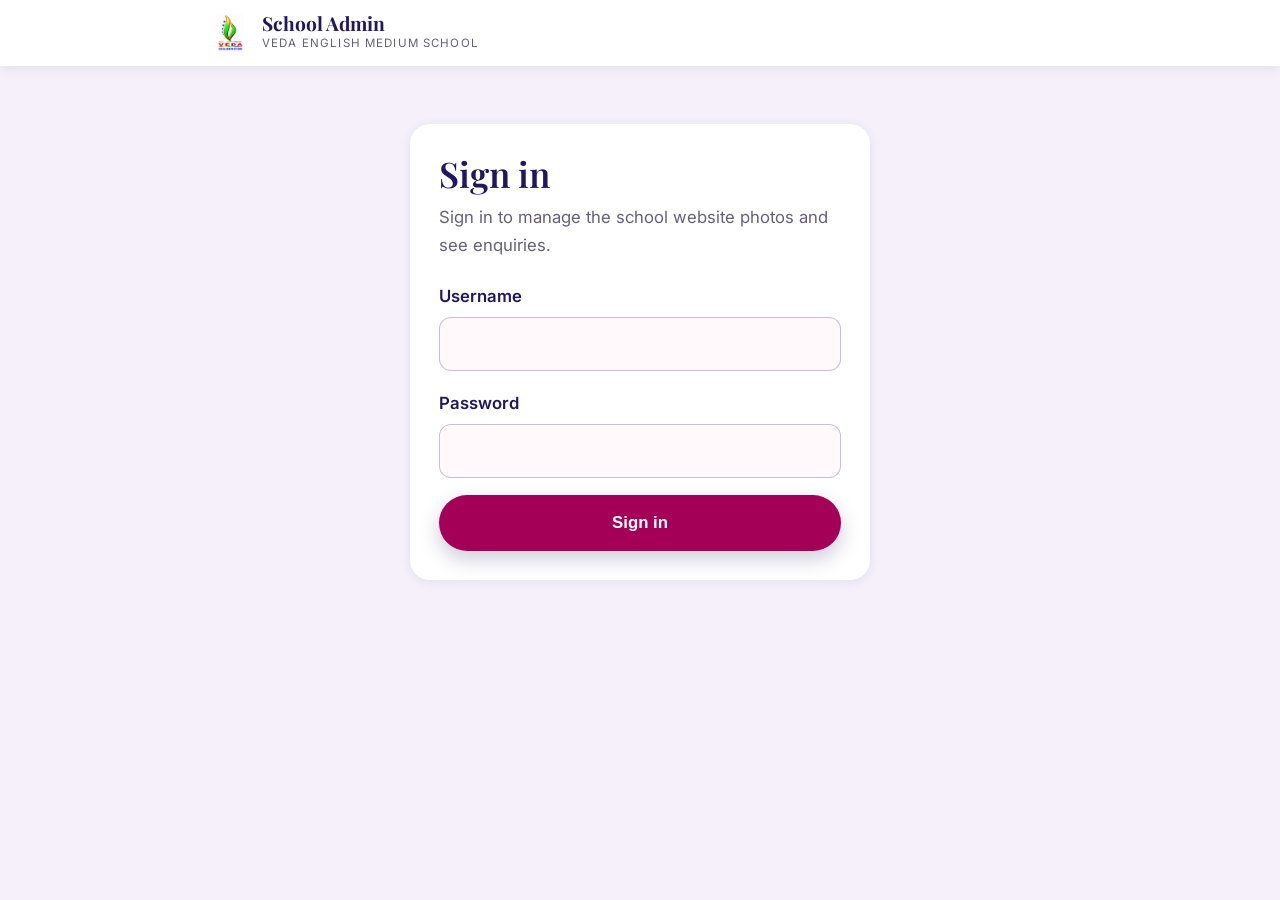
==== commit 4a04f140: "username added in admin file" ====
--- a/admin/index.html
+++ b/admin/index.html
@@ -33,8 +33,8 @@
       <div class="ad-msg" id="loginMsg" hidden></div>
       <form id="loginForm" novalidate>
         <div class="ad-field">
-          <label for="loginEmail">Email</label>
-          <input id="loginEmail" type="email" autocomplete="username" inputmode="email" required>
+          <label for="loginEmail">Username</label>
+          <input id="loginEmail" type="text" autocomplete="username" autocapitalize="none" spellcheck="false" required>
         </div>
         <div class="ad-field">
           <label for="loginPassword">Password</label>
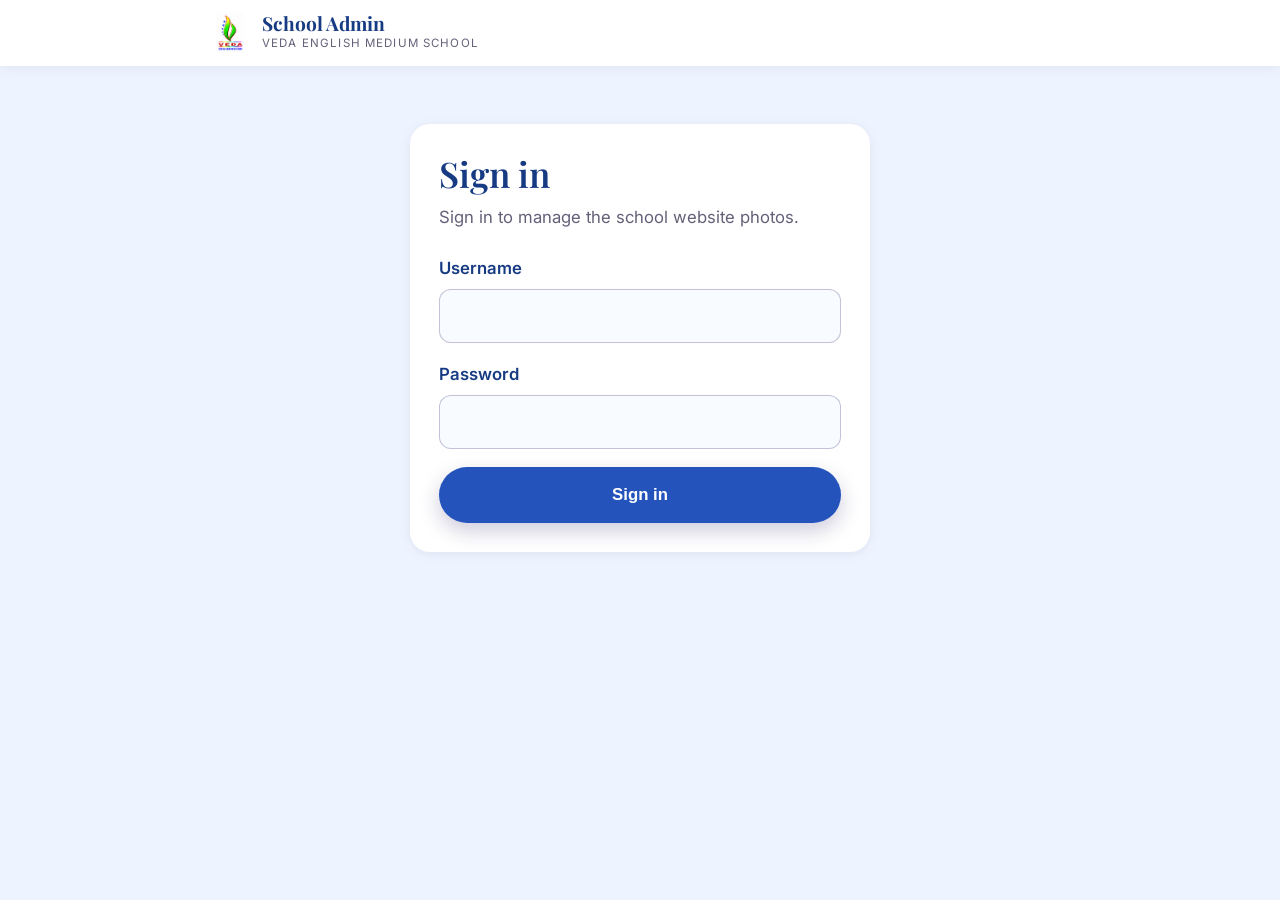
==== commit 18575ceb: "version 5" ====
--- a/admin/index.html
+++ b/admin/index.html
@@ -29,7 +29,7 @@
     <!-- SIGN IN -->
     <section id="loginView" class="ad-card login-card">
       <h1>Sign in</h1>
-      <p class="lead">Sign in to manage the school website photos and see enquiries.</p>
+      <p class="lead">Sign in to manage the school website photos.</p>
       <div class="ad-msg" id="loginMsg" hidden></div>
       <form id="loginForm" novalidate>
         <div class="ad-field">
@@ -67,10 +67,6 @@
           <button class="menu-btn" type="button" data-go="cats">
             <span class="menu-icon"><svg viewBox="0 0 24 24" aria-hidden="true"><path d="M3 7h7l2 2h9v10H3z"/></svg></span>
             <span><strong>Manage categories</strong><small>Create, rename or delete photo groups</small></span>
-          </button>
-          <button class="menu-btn" type="button" data-go="enq">
-            <span class="menu-icon"><svg viewBox="0 0 24 24" aria-hidden="true"><path d="M4 4h16v16H4z"/><path d="m4 7 8 6 8-6"/></svg></span>
-            <span><strong>View enquiries</strong><small>See messages from parents</small></span>
           </button>
         </div>
       </section>
--- a/assets/css/style.css
+++ b/assets/css/style.css
@@ -3,12 +3,12 @@
    Change the colours in :root to match the logo exactly.
    ========================================================== */
 :root {
-  --ivory: #FFF9FC;
-  --cream: #F5F0FA;
+  --ivory: #F8FBFF;
+  --cream: #EEF4FF;
   --ink: #211A39;
   --muted: #656078;
-  --primary: #A50058;
-  --primary-dark: #21165F;
+  --primary: #2453BC;
+  --primary-dark: #173B83;
   --accent: #FFD331;
   --white: #FFFFFF;
   --radius: 18px;
@@ -46,6 +46,14 @@
 .section-head h2 { font-size: clamp(1.8rem, 4vw, 2.5rem); }
 .section-head h2::after { content: ""; display: block; width: 56px; height: 3px; background: var(--accent); border-radius: 3px; margin: .9rem auto 0; }
 
+body[data-page="home"] #welcome .eyebrow,
+body[data-page="home"] #vision-mission .eyebrow,
+body[data-page="home"] #qualities .eyebrow {
+  font-size: clamp(1.05rem, 2.2vw, 1.35rem);
+  letter-spacing: .12em;
+  font-weight: 800;
+}
+
 /* ---------- Page transition ---------- */
 @keyframes pageIn { from { opacity: 0; } to { opacity: 1; } }
 body.page-leave { opacity: 0; transition: opacity .25s ease; }
@@ -73,8 +81,8 @@
 .site-header.scrolled { box-shadow: 0 4px 22px rgba(33, 22, 95, .10); }
 .header-inner { height: var(--header-h); display: flex; align-items: center; justify-content: space-between; gap: 1rem; }
 .brand { display: flex; align-items: center; gap: .65rem; color: var(--primary-dark); text-decoration: none !important; }
-.brand img { width: 44px; height: 44px; object-fit: contain; }
-.brand-text { font-family: var(--font-head); font-size: 1.35rem; font-weight: 700; line-height: 1.05; display: flex; flex-direction: column; }
+.brand img { width: 44px; height: 44px; border-radius: 50%; object-fit: contain; clip-path: circle(50%); }
+.brand-text { font-family: "Arial Black", "Segoe UI Black", Impact, "Helvetica Neue", Arial, sans-serif; font-size: 1.35rem; font-weight: 900; line-height: 1.05; letter-spacing: .08em; text-transform: uppercase; display: flex; flex-direction: column; }
 .brand-text small { font-family: var(--font-body); font-size: .62rem; font-weight: 500; letter-spacing: .12em; text-transform: uppercase; color: var(--muted); margin-top: 3px; }
 .header-actions { display: flex; align-items: center; gap: .6rem; }
 
@@ -84,6 +92,9 @@
 .main-nav a { display: block; padding: .8rem .2rem; color: var(--ink); font-weight: 500; border-bottom: 1px solid rgba(33, 22, 95, .08); text-decoration: none; }
 .main-nav a:hover, .main-nav a.active { color: var(--primary); }
 .main-nav a.active { font-weight: 700; }
+.main-nav a.nav-social-link { display: inline-flex; align-items: center; justify-content: center; width: 40px; height: 40px; padding: 0; border: 0; border-radius: 10px; overflow: hidden; }
+.main-nav a.nav-social-link::after { display: none; }
+.main-nav a.nav-social-link img { display: block; width: 32px; height: 32px; object-fit: cover; border-radius: 8px; }
 
 .nav-toggle { width: 44px; height: 44px; border: 0; background: transparent; cursor: pointer; display: grid; place-content: center; gap: 5px; border-radius: 10px; }
 .nav-toggle span { display: block; width: 24px; height: 2px; background: var(--primary-dark); border-radius: 2px; transition: transform .25s ease, opacity .25s ease; }
@@ -107,7 +118,7 @@
 @keyframes introFailsafe { to { visibility: hidden; pointer-events: none; } }
 .intro.is-leaving { transform: translateY(-100%); pointer-events: none; }
 .intro-inner { width: min(100% - 2.4rem, 360px); text-align: center; }
-.intro-logo { width: 150px; height: 210px; object-fit: contain; margin: 0 auto; opacity: 0; transform: scale(.82) rotate(-5deg); animation: introLogo .75s .12s cubic-bezier(.2, .8, .2, 1) forwards; }
+.intro-logo { width: 210px; height: 210px; border-radius: 50%; object-fit: contain; clip-path: circle(50%); margin: 0 auto; opacity: 0; transform: scale(.82) rotate(-5deg); animation: introLogo .75s .12s cubic-bezier(.2, .8, .2, 1) forwards; }
 .intro-name { margin-top: 17px; font-family: var(--font-head); font-size: clamp(1.15rem, 4vw, 1.45rem); color: var(--primary-dark); opacity: 0; animation: introFadeUp .65s .58s ease forwards; }
 .intro-tagline { margin-top: .45rem; color: var(--muted); font-size: .68rem; letter-spacing: .14em; text-transform: uppercase; opacity: 0; animation: introFadeUp .6s .82s ease forwards; }
 .intro-progress { width: 136px; height: 1px; margin: 20px auto 0; overflow: hidden; background: rgba(33, 22, 95, .14); opacity: 0; animation: introFade .3s .9s ease forwards; }
@@ -127,7 +138,7 @@
 /* ---------- Hero ---------- */
 .hero { padding: clamp(2.4rem, 6vw, 4.5rem) 0 clamp(3rem, 7vw, 5rem); background:
   radial-gradient(ellipse 60% 50% at 90% 0%, rgba(255, 211, 49, .16), transparent 70%),
-  radial-gradient(ellipse 55% 50% at 0% 100%, rgba(165, 0, 88, .08), transparent 70%); }
+  radial-gradient(ellipse 55% 50% at 0% 100%, rgba(36, 83, 188, .08), transparent 70%); }
 .hero-grid { display: grid; gap: 2.4rem; align-items: center; }
 .hero h1 { font-size: clamp(2.2rem, 6vw, 3.6rem); margin-bottom: 1rem; }
 .hero-tagline { font-size: clamp(1.05rem, 2.2vw, 1.25rem); color: var(--muted); max-width: 34rem; margin-bottom: 1.8rem; }
@@ -153,7 +164,7 @@
 .q-grid { display: grid; gap: 1.1rem; grid-template-columns: 1fr; }
 .q-card { background: #fff; border-radius: var(--radius); padding: 1.7rem 1.4rem; box-shadow: var(--shadow-sm); transition: transform .3s ease, box-shadow .3s ease; }
 .q-card:hover { transform: translateY(-6px); box-shadow: var(--shadow); }
-.q-card .icon-wrap { width: 52px; height: 52px; border-radius: 14px; display: grid; place-items: center; background: rgba(165, 0, 88, .08); color: var(--primary); margin-bottom: 1rem; transition: background .3s ease, color .3s ease; }
+.q-card .icon-wrap { width: 52px; height: 52px; border-radius: 14px; display: grid; place-items: center; background: rgba(36, 83, 188, .08); color: var(--primary); margin-bottom: 1rem; transition: background .3s ease, color .3s ease; }
 .q-card:hover .icon-wrap { background: var(--primary); color: #fff; }
 .icon { width: 26px; height: 26px; fill: none; stroke: currentColor; stroke-width: 1.8; stroke-linecap: round; stroke-linejoin: round; }
 .q-card h3 { font-size: 1.12rem; margin-bottom: .4rem; }
@@ -182,6 +193,9 @@
 .site-footer h4 { color: #fff; font-family: var(--font-body); font-size: .8rem; letter-spacing: .14em; text-transform: uppercase; margin-bottom: .9rem; }
 .site-footer li { margin-bottom: .45rem; }
 .site-footer p { margin-bottom: .6rem; }
+.footer-social { display: flex; gap: .75rem; align-items: center; }
+.footer-social a { display: inline-flex; border-radius: 10px; overflow: hidden; }
+.footer-social img { display: block; width: 40px; height: 40px; object-fit: cover; border-radius: 10px; }
 .footer-map { padding-bottom: 2rem; }
 .footer-map h4 { margin-bottom: .9rem; }
 .footer-map-frame { overflow: hidden; border: 1px solid rgba(255, 255, 255, .18); border-radius: 12px; }
@@ -196,7 +210,7 @@
 @keyframes waPulse { 0% { box-shadow: 0 8px 22px rgba(0, 0, 0, .25), 0 0 0 0 rgba(31, 168, 85, .5); } 70% { box-shadow: 0 8px 22px rgba(0, 0, 0, .25), 0 0 0 16px rgba(31, 168, 85, 0); } 100% { box-shadow: 0 8px 22px rgba(0, 0, 0, .25), 0 0 0 0 rgba(31, 168, 85, 0); } }
 
 /* ---------- Inner page banner (used from Stage 3) ---------- */
-.page-banner { background: linear-gradient(135deg, var(--cream), #f9e9f1); padding: clamp(2rem, 5vw, 3rem) 0; text-align: center; border-bottom: 1px solid rgba(33, 22, 95, .08); }
+.page-banner { background: linear-gradient(135deg, var(--cream), #edf7ff); padding: clamp(2rem, 5vw, 3rem) 0; text-align: center; border-bottom: 1px solid rgba(33, 22, 95, .08); }
 .page-banner h1 { font-size: clamp(1.9rem, 5vw, 2.8rem); margin: 0; }
 .page-banner p { margin: .4rem 0 0; color: var(--muted); }
 
@@ -211,16 +225,19 @@
 /* ---------- Home page: flyer-inspired layout ---------- */
 body[data-page="home"] { background: #fff; }
 
-.home-hero { padding: 0 0 clamp(2.6rem, 6vw, 4.5rem); background: linear-gradient(145deg, #fff 18%, #f5f2ff 72%, #ffeff7); }
-.hero-ribbon { padding: .65rem 1rem; background: linear-gradient(90deg, #a50058, #d50a6b); color: #fff; text-align: center; font-size: .82rem; font-weight: 700; letter-spacing: .045em; }
+.home-hero { min-height: 0; padding: 0 0 clamp(2.6rem, 6vw, 4.5rem); background: #fff; }
+.hero-ribbon { padding: .65rem 1rem; background: linear-gradient(90deg, #173b83, #2453bc); color: #fff; text-align: center; font-size: .82rem; font-weight: 700; letter-spacing: .045em; }
 .hero-ribbon span { padding: 0 .45rem; color: var(--accent); }
-.home-hero .hero-grid { padding-top: clamp(2.4rem, 5vw, 4.2rem); }
+.hero-artwork { width: 100%; max-height: 620px; overflow: hidden; display: grid; place-items: center; background: #eef4fa; }
+.hero-artwork img { width: min(100%, 900px); height: auto; object-fit: contain; object-position: center; }
+.home-hero .hero-grid { min-height: 0; grid-template-columns: 1fr; align-items: center; padding-top: clamp(2.4rem, 5vw, 4.2rem); }
+.home-hero .hero-copy { max-width: 620px; }
 .home-hero .eyebrow { color: var(--primary); }
-.home-hero h1 { color: var(--primary-dark); }
+.home-hero h1 { color: var(--primary-dark); font-family: "Arial Black", Impact, "Helvetica Neue", Arial, sans-serif; font-weight: 900; text-transform: uppercase; letter-spacing: .01em; }
 .home-hero .hero-media { border-radius: 24px; }
-.hero-image-label { position: absolute; z-index: 3; right: 0; bottom: 0; left: 0; padding: .8rem 1rem; color: #fff; background: linear-gradient(90deg, rgba(33, 22, 95, .94), rgba(165, 0, 88, .9)); text-align: center; font-weight: 700; letter-spacing: .06em; }
-
-.home-photo-section { padding: 0 0 clamp(2.6rem, 6vw, 4.5rem); background: linear-gradient(145deg, #fff 18%, #f5f2ff 72%, #ffeff7); }
+.hero-image-label { position: absolute; z-index: 3; right: 0; bottom: 0; left: 0; padding: .8rem 1rem; color: #fff; background: linear-gradient(90deg, rgba(23, 59, 131, .94), rgba(36, 83, 188, .9)); text-align: center; font-weight: 700; letter-spacing: .06em; }
+
+.home-photo-section { padding: 0 0 clamp(2.6rem, 6vw, 4.5rem); background: linear-gradient(145deg, #fff 18%, #edf5ff 72%, #f5faff); }
 .school-carousel { position: relative; }
 .school-carousel-viewport { position: relative; overflow: hidden; aspect-ratio: 16 / 7; border: 4px solid #fff; border-radius: 24px; background: #21165f; box-shadow: var(--shadow); }
 .school-carousel-track { display: flex; width: 100%; height: 100%; transition: transform .7s cubic-bezier(.65, 0, .35, 1); will-change: transform; }
@@ -240,28 +257,29 @@
   .school-carousel-next { right: .65rem; }
 }
 
-.home-highlights { color: #fff; background: linear-gradient(135deg, #21165f, #401081 58%, #6b0784); }
+.home-highlights { color: #fff; background: linear-gradient(135deg, #173b83, #2453bc 58%, #318ac5); }
 .home-highlights .section-head h2 { color: #fff; }
 .home-highlights .section-head h2::after { background: var(--accent); }
 .home-highlights .eyebrow { color: #ffe15a; }
 .highlights-grid { display: grid; grid-template-columns: repeat(2, minmax(0, 1fr)); gap: .75rem; }
-.highlight-card { min-height: 148px; padding: 1.1rem .75rem; display: flex; flex-direction: column; align-items: center; justify-content: center; gap: .8rem; border: 1px solid rgba(33, 22, 95, .12); border-radius: 16px; background: #fff; color: var(--primary-dark); text-align: center; box-shadow: 0 8px 22px rgba(13, 8, 50, .16); transition: transform .25s ease, box-shadow .25s ease; }
+.highlight-card { min-height: 172px; padding: 1.1rem .75rem; display: flex; flex-direction: column; align-items: center; justify-content: center; gap: .55rem; border: 1px solid rgba(33, 22, 95, .12); border-radius: 28px; background: #fff; color: var(--primary-dark); text-align: center; box-shadow: 0 8px 22px rgba(13, 8, 50, .16); transition: transform .25s ease, box-shadow .25s ease; }
 .highlight-card:hover { transform: translateY(-4px); box-shadow: 0 14px 28px rgba(13, 8, 50, .24); }
 .highlight-card h3 { margin: 0; color: var(--primary-dark); font: 700 .91rem/1.3 var(--font-body); }
+.highlight-card p { margin: 0; color: var(--muted); font-size: .78rem; line-height: 1.45; }
 .highlight-icon { width: 58px; height: 58px; display: grid; place-items: center; flex: none; border-radius: 50%; color: #fff; }
 .highlight-icon .icon { width: 28px; height: 28px; stroke: currentColor; }
 .highlight-purple { background: #7921aa; }
-.highlight-pink { background: #d91455; }
+.highlight-pink { background: #318ac5; }
 .highlight-blue { background: #2453bc; }
 .highlight-green { background: #23933f; }
 .highlight-orange { background: #e58b12; }
-.highlight-red { background: #dc4233; }
+.highlight-red { background: #2453bc; }
 @media (min-width: 600px) { .highlights-grid { grid-template-columns: repeat(3, minmax(0, 1fr)); gap: 1rem; } }
 @media (min-width: 900px) { .highlights-grid { grid-template-columns: repeat(4, minmax(0, 1fr)); } }
 @media (min-width: 1200px) { .highlights-grid { grid-template-columns: repeat(6, minmax(0, 1fr)); } }
 
 .home-achievements { background: linear-gradient(135deg, #fff7ec, #fff 55%, #f3edff); }
-.home-achievements .section-head h2 { display: inline-block; padding: .55rem 1.8rem; border-radius: 999px; background: linear-gradient(90deg, #a50058, #d50a6b); color: #fff; box-shadow: 0 8px 22px rgba(165, 0, 88, .18); }
+.home-achievements .section-head h2 { display: inline-block; padding: .55rem 1.8rem; border-radius: 999px; background: linear-gradient(90deg, #173b83, #2453bc); color: #fff; box-shadow: 0 8px 22px rgba(36, 83, 188, .18); }
 .home-achievements .section-head h2::after { display: none; }
 .achievement-grid { display: grid; grid-template-columns: repeat(2, minmax(0, 1fr)); gap: .8rem; }
 .achievement-card { position: relative; isolation: isolate; width: 100%; min-height: 178px; padding: 1.15rem; display: flex; flex-direction: column; align-items: center; justify-content: center; gap: .8rem; overflow: hidden; border: 3px solid #fff; border-radius: 20px; color: #fff; text-align: center; font: inherit; cursor: pointer; appearance: none; box-shadow: 0 10px 24px rgba(32, 18, 83, .16); transition: transform .25s ease, box-shadow .25s ease, border-color .25s ease; }
@@ -274,38 +292,41 @@
 .achievement-mark .icon { width: 30px; height: 30px; stroke: #fff; }
 .achievement-name { position: relative; z-index: 1; color: #fff; font: 700 1rem/1.25 var(--font-body); text-shadow: 0 2px 6px rgba(0, 0, 0, .22); }
 .achievement-count { position: relative; z-index: 1; color: rgba(255, 255, 255, .88); font-size: .78rem; font-weight: 600; }
-.achievement-color-0 { background: linear-gradient(145deg, #a50058, #e13080); }
+.achievement-color-0 { background: linear-gradient(145deg, #173b83, #318ac5); }
 .achievement-color-1 { background: linear-gradient(145deg, #e46b21, #efb63b); }
 .achievement-color-2 { background: linear-gradient(145deg, #234db3, #318ac5); }
-.achievement-color-3 { background: linear-gradient(145deg, #6d218e, #b52386); }
+.achievement-color-3 { background: linear-gradient(145deg, #2453bc, #50d9ff); }
 @media (min-width: 700px) { .achievement-grid { grid-template-columns: repeat(4, minmax(0, 1fr)); gap: 1rem; } .achievement-card { min-height: 220px; } }
 
-.smart-school { overflow: hidden; background: linear-gradient(120deg, #eefaff, #fff 58%, #f0edff); }
-.smart-school-grid { display: grid; gap: 2rem; align-items: center; }
-.smart-school-copy h2 { margin-bottom: .8rem; color: var(--primary-dark); font-size: clamp(2rem, 5vw, 3rem); text-transform: uppercase; }
-.smart-school-copy > p { max-width: 34rem; color: var(--muted); font-size: 1.05rem; }
-.smart-feature-list { display: grid; gap: .7rem; margin-top: 1.4rem; }
-.smart-feature-list li { display: flex; align-items: center; gap: .75rem; color: var(--primary-dark); font-weight: 600; }
-.smart-feature-list .icon { width: 34px; height: 34px; flex: none; padding: 7px; border-radius: 10px; background: #f4e3f0; color: var(--primary); }
-.smart-visual { position: relative; min-height: 350px; display: grid; place-items: center; padding: 2rem 1rem; overflow: hidden; border-radius: 28px; background: radial-gradient(circle at 75% 15%, #50d9ff 0, transparent 26%), linear-gradient(145deg, #142d80, #136cd0 58%, #4fd3e9); box-shadow: var(--shadow); }
+.smart-school { overflow: hidden; background: linear-gradient(120deg, #fff6d8, #fff 52%, #edf4ff); }
+.smart-school-grid { display: grid; gap: 2.2rem; align-items: center; padding: clamp(1.4rem, 4vw, 2.8rem); border: 2px solid rgba(255, 211, 49, .72); border-radius: 28px; background: linear-gradient(135deg, #173b83 0%, #2453bc 58%, #318ac5 100%); box-shadow: 0 20px 48px rgba(23, 59, 131, .28), 0 0 0 8px rgba(255, 211, 49, .12); }
+.smart-school-copy .eyebrow { color: #ffe15a; }
+.smart-school-copy h2 { margin-bottom: .8rem; color: #fff; font-size: clamp(2rem, 5vw, 3rem); text-transform: uppercase; }
+.smart-school-copy > p { max-width: 34rem; color: rgba(255, 255, 255, .88); font-size: 1.05rem; }
+.smart-feature-list { display: grid; grid-template-columns: 1fr; gap: .65rem; margin-top: 1.4rem; }
+.smart-feature-list li { min-height: 58px; display: flex; align-items: center; gap: .75rem; padding: .7rem .85rem; color: var(--primary-dark); font-weight: 700; background: rgba(255, 255, 255, .82); border: 1px solid rgba(36, 83, 188, .1); border-radius: 14px; box-shadow: 0 6px 18px rgba(33, 22, 95, .06); }
+.smart-feature-list .icon { width: 36px; height: 36px; flex: none; padding: 8px; border-radius: 10px; background: #eaf2ff; color: var(--primary); }
+.smart-visual { position: relative; min-height: 350px; display: grid; place-items: center; padding: 2.4rem 1.2rem; overflow: hidden; border-radius: 28px; background: radial-gradient(circle at 75% 15%, #50d9ff 0, transparent 26%), linear-gradient(145deg, #142d80, #136cd0 58%, #4fd3e9); box-shadow: var(--shadow); }
 .smart-visual::before, .smart-visual::after { content: ""; position: absolute; width: 210px; height: 210px; border: 1px solid rgba(255, 255, 255, .27); border-radius: 50%; }
 .smart-visual::before { top: -110px; right: -40px; }
 .smart-visual::after { bottom: -150px; left: -60px; width: 300px; height: 300px; }
-.smart-device { position: relative; z-index: 1; width: min(100%, 310px); padding: 10px; border: 3px solid #29334a; border-radius: 22px; background: #f7f8ff; box-shadow: 0 20px 45px rgba(8, 20, 70, .35); transform: rotate(-2deg); }
+.smart-device { position: relative; z-index: 1; width: min(100%, 310px); padding: 10px; border: 0; border-radius: 22px; background: #f7f8ff; box-shadow: 0 20px 45px rgba(8, 20, 70, .35); }
 .smart-device-top { height: 14px; display: flex; justify-content: center; gap: 5px; }
 .smart-device-top span { width: 4px; height: 4px; border-radius: 50%; background: #8790a3; }
 .smart-screen { min-height: 260px; padding: 1.2rem; display: flex; flex-direction: column; border-radius: 12px; background: linear-gradient(155deg, #fff, #edf5ff); }
 .smart-screen-kicker { color: var(--primary); font-size: .65rem; font-weight: 800; letter-spacing: .13em; }
 .smart-screen-title { margin: .65rem 0; color: var(--primary-dark); font: 700 1.55rem/1.15 var(--font-head); }
 .smart-screen-line { width: 100%; height: 1px; margin: .2rem 0 .7rem; background: #d6deed; }
-.smart-screen-row { padding: .48rem 0; display: flex; align-items: center; gap: .65rem; color: #45445b; font-size: .82rem; font-weight: 600; }
+.smart-screen-row { padding: .42rem .45rem; display: flex; align-items: center; gap: .65rem; color: #45445b; font-size: .82rem; font-weight: 600; border-bottom: 1px solid #dfe7f3; }
+.smart-screen-row:last-child { border-bottom: 0; }
 .smart-screen-row span { width: 25px; height: 25px; display: grid; place-items: center; border-radius: 8px; background: #e9f4ed; color: #20824a; font-size: .7rem; }
 .smart-spark { position: absolute; z-index: 1; color: #ffe354; font-size: 3rem; line-height: 1; }
 .smart-spark-one { top: 16%; left: 17%; }
 .smart-spark-two { right: 14%; bottom: 17%; font-size: 4rem; color: #fff; }
-@media (min-width: 820px) { .smart-school-grid { grid-template-columns: 1fr 1fr; gap: 3.5rem; } .smart-visual { min-height: 440px; } }
-
-.home-cta { position: relative; overflow: hidden; background: linear-gradient(120deg, #a50058, #d30a69 60%, #851080); }
+@media (min-width: 600px) { .smart-feature-list { grid-template-columns: repeat(2, minmax(0, 1fr)); } }
+@media (min-width: 820px) { .smart-school-grid { grid-template-columns: minmax(0, 1fr) minmax(0, .88fr); gap: 3.5rem; } .smart-visual { min-height: 440px; } }
+
+.home-cta { position: relative; overflow: hidden; background: linear-gradient(120deg, #173b83, #2453bc 60%, #318ac5); }
 .home-cta::before, .home-cta::after { content: ""; position: absolute; width: 220px; height: 220px; border: 1px solid rgba(255, 255, 255, .17); border-radius: 50%; }
 .home-cta::before { top: -140px; left: -70px; }
 .home-cta::after { right: -70px; bottom: -150px; }
